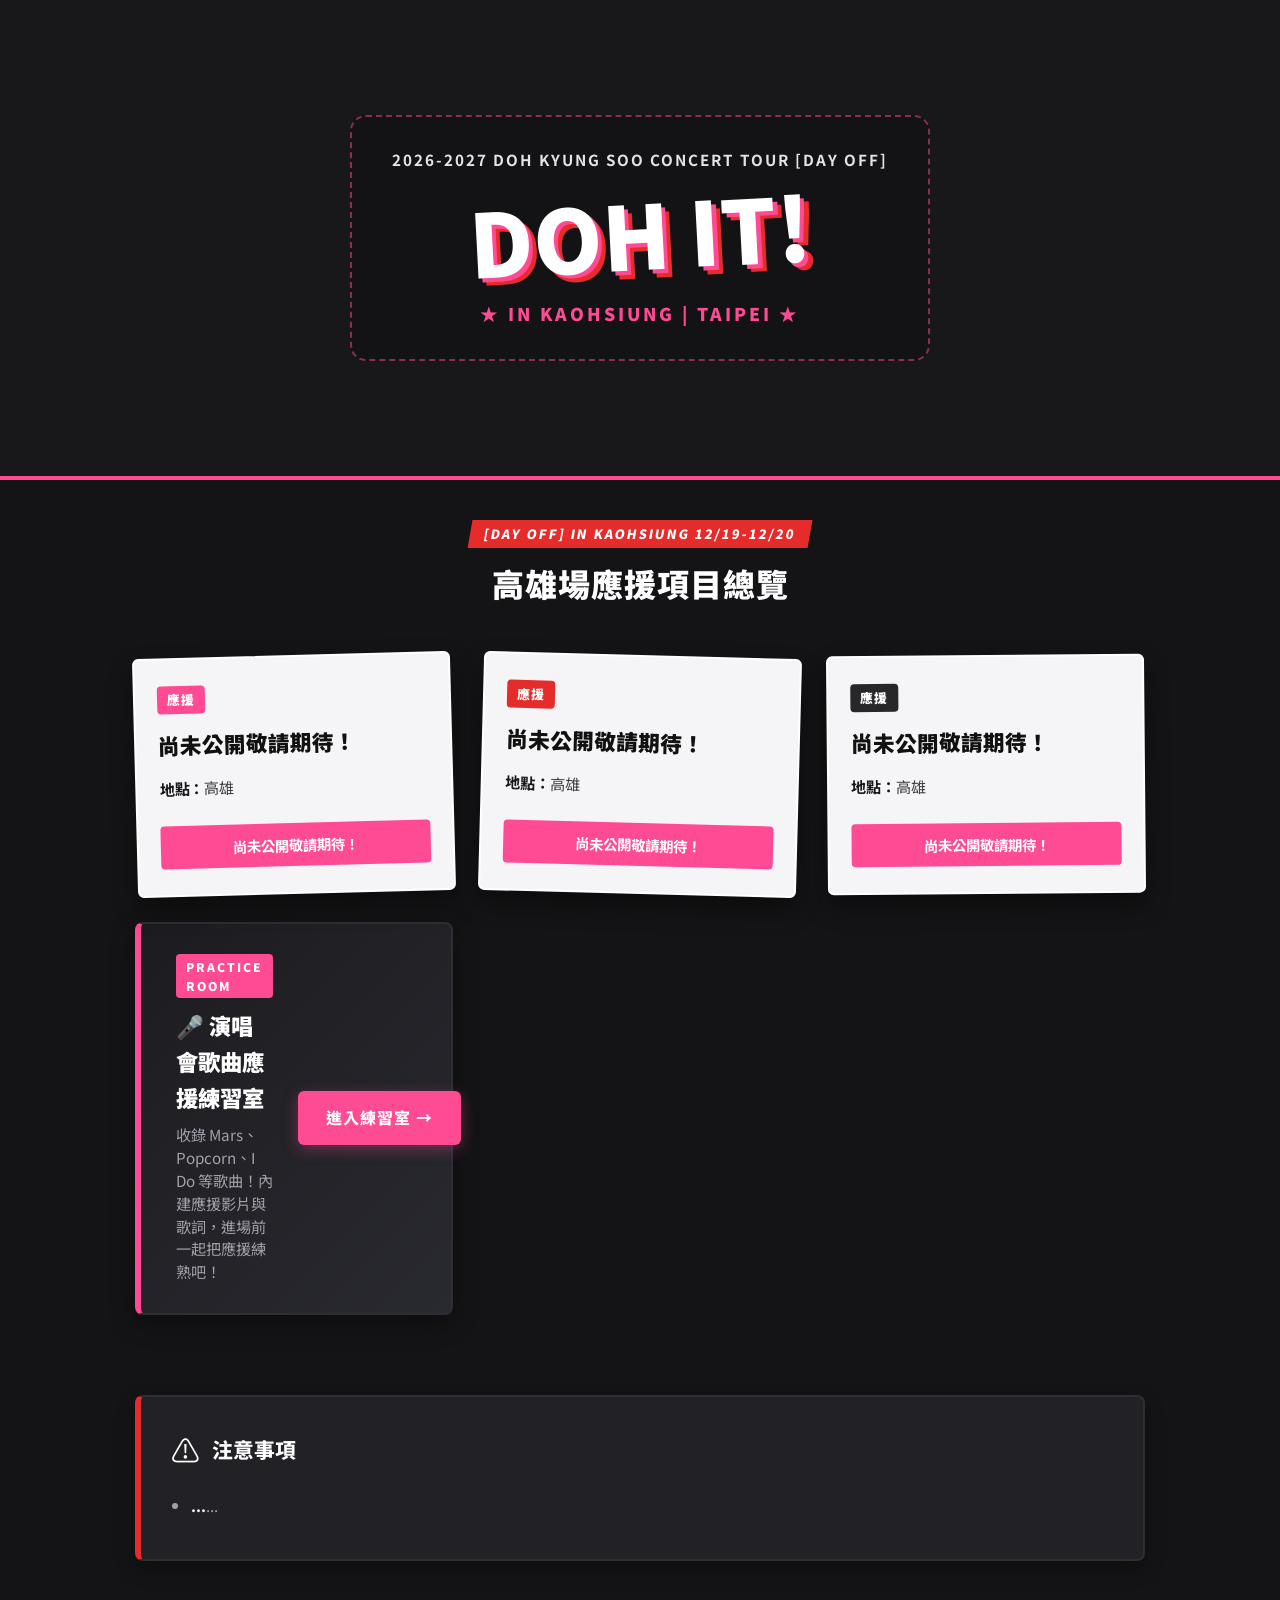
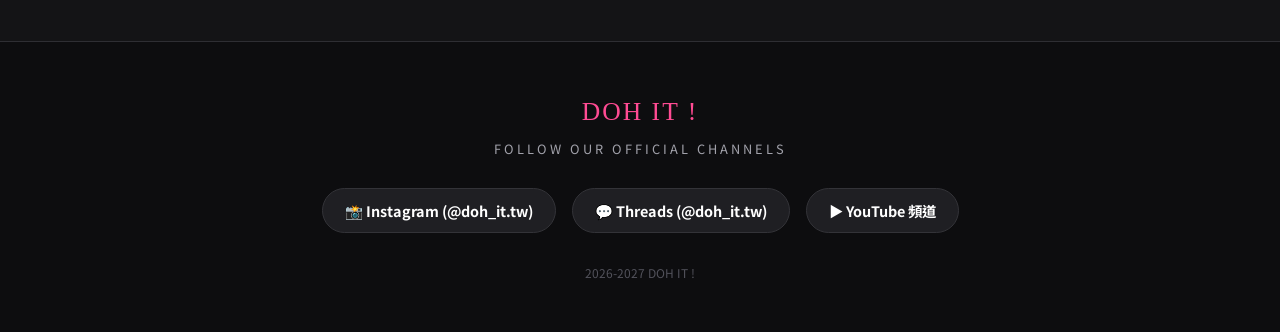
==== index.html @ 79b6d68e "web" ====
<!DOCTYPE html>
<html lang="zh-TW">
<head>
    <meta charset="UTF-8">
    <meta name="viewport" content="width=device-width, initial-scale=1.0">
    <title>2026-2027 DOH KYUNG SOO CONCERT TOUR [DAY OFF] 應援總整理</title>
    <!-- Google 字體：塗鴉手寫感英文與標準黑體 -->
    <link rel="preconnect" href="https://fonts.googleapis.com">
    <link rel="preconnect" href="https://fonts.gstatic.com" crossorigin>
    <link href="https://fonts.googleapis.com/css2?family=Permanent+Marker&family=Noto+Sans+TC:wght@400;700;900&display=swap" rel="stylesheet">
    <link rel="stylesheet" href="style.css">
</head>
<body>

    <!-- 主視覺橫幅 -->
    <header class="hero">
        <div class="hero-overlay">
            <h1 class="tour-sub">2026-2027 DOH KYUNG SOO CONCERT TOUR [DAY OFF]</h1>
            <div class="tour-main-title">DOH IT!</div>
            <p class="tour-location">★ IN KAOHSIUNG | TAIPEI ★</p>
        </div>
    </header>

    <!-- 應援內容總整理 -->
    <main class="container">
        
        <div class="section-title-box">
            <span class="badge-red">[DAY OFF] IN KAOHSIUNG 12/19-12/20
            </span>
            <h2>高雄場應援項目總覽</h2>
        </div>
        
        <div class="card-grid">
            <!-- 應援卡片 1 -->
            <div class="card card-rotate-left">
                <span class="card-tag tag-pink">應援</span>
                <h3>尚未公開敬請期待！</h3>
                <p><strong>地點：</strong>高雄</p>
                <a href="#notice" class="card-btn btn-pink">尚未公開敬請期待！</a>
            </div>

            <!-- 應援卡片 2 -->
            <div class="card card-rotate-right">
                <span class="card-tag tag-red">應援</span>
                 <h3>尚未公開敬請期待！</h3>
                <p><strong>地點：</strong>高雄</p>
                <a href="#notice" class="card-btn btn-pink">尚未公開敬請期待！</a>
            </div>

            <!-- 應援卡片 3 -->
            <div class="card card-rotate-center">
                <span class="card-tag tag-white">應援</span>
                <h3>尚未公開敬請期待！</h3>
                <p><strong>地點：</strong>高雄</p>
                <a href="#notice" class="card-btn btn-pink">尚未公開敬請期待！</a>
            </div>
            
         <!-- 滿版長方形：歌曲應援練習專區入口 -->
        <section class="cheer-banner-card">
            <div class="cheer-banner-content">
                <div class="cheer-banner-badge">PRACTICE ROOM</div>
                <h3>🎤 演唱會歌曲應援練習室</h3>
                <p>收錄 Mars、Popcorn、I Do 等歌曲！內建應援影片與歌詞，進場前一起把應援練熟吧！</p>
            </div>
            <a href="cheer.html" class="cheer-banner-btn">進入練習室 →</a>
        </section>

        </div>

        <!-- 注意事項 -->
        <section class="notice-card" id="notice">
            <div class="notice-header">
                <span class="notice-icon">⚠️</span>
                <h3>注意事項</h3>
            </div>
            <ul>
                <li><strong>...</strong>...</li>
            </ul>
        </section>

    </main>

    <!-- 頁尾社群連結 -->
    <footer>
        <p class="footer-title">DOH IT !</p>
        <p class="footer-sub">FOLLOW OUR OFFICIAL CHANNELS</p>
        
        <div class="social-links">
            <!-- Instagram -->
            <a href="https://www.instagram.com/doh_it.tw" target="_blank" rel="noopener noreferrer" class="social-btn btn-ig">
                📸 Instagram (@doh_it.tw)
            </a>
            
            <!-- Threads -->
            <a href="https://www.threads.net/@doh_it.tw" target="_blank" rel="noopener noreferrer" class="social-btn btn-threads">
                💬 Threads (@doh_it.tw)
            </a>
            
            <!-- YouTube -->
            <a href="https://youtube.com/channel/UCoHX_jn0b-IU7cwLN__FYsg" target="_blank" rel="noopener noreferrer" class="social-btn btn-yt">
                ▶️ YouTube 頻道
            </a>
        </div>
        
        <p class="copyright">2026-2027 DOH IT !</p>
    </footer>

</body>
</html>
---- style.css ----
/* ============================================================
   全局重設與調色盤 (深灰底 + 亮粉 + 亮紅剪貼風)
   ============================================================ */
:root {
    --bg-dark: #141416;         /* 極深灰背景 */
    --bg-card: #222226;         /* 卡片深灰底色 */
    --bg-card-light: #f5f5f7;   /* 亮白灰剪紙色 */
    --text-light: #ffffff;      /* 白色文字 */
    --text-muted: #a1a1aa;      /* 灰階文字 */
    --brand-pink: #ff4b93;      /* 剪貼亮粉色 */
    --brand-red: #e62b2b;       /* 亮紅色 */
    --border-dark: #2e2e33;
}

* {
    box-sizing: border-box;
    margin: 0;
    padding: 0;
    font-family: 'Noto Sans TC', sans-serif;
}

body {
    background-color: var(--bg-dark);
    color: var(--text-light);
    line-height: 1.6;
    overflow-x: hidden;
}

/* ============================================================
   首頁主視覺橫幅 (Hero Banner)
   ============================================================ */
.hero {
    background: #18181b url('DOH IT! DAY OFF-06.jpg') no-repeat center top;
    background-size: cover;
    min-height: 480px;
    display: flex;
    justify-content: center;
    align-items: center;
    text-align: center;
    position: relative;
    padding: 60px 20px;
    border-bottom: 4px solid var(--brand-pink);
}

.hero-overlay {
    background: rgba(18, 18, 20, 0.78);
    padding: 30px 40px;
    border-radius: 16px;
    border: 2px dashed rgba(255, 75, 147, 0.5);
    max-width: 800px;
    backdrop-filter: blur(4px);
}

.tour-sub {
    font-size: 0.95rem;
    font-weight: 700;
    letter-spacing: 2px;
    color: #e4e4e7;
    margin-bottom: 12px;
}

.tour-main-title {
    font-family: 'Permanent Marker', 'Noto Sans TC', cursive;
    font-size: clamp(3rem, 10vw, 5.5rem);
    font-weight: 900;
    color: #ffffff;
    text-shadow: 4px 4px 0px var(--brand-pink), 8px 8px 0px var(--brand-red);
    line-height: 1.1;
    transform: rotate(-3deg);
    margin: 10px 0 20px 0;
}

.tour-location {
    font-size: 1.1rem;
    font-weight: 900;
    letter-spacing: 3px;
    color: var(--brand-pink);
    text-transform: uppercase;
}

/* ============================================================
   內容容器與標題
   ============================================================ */
.container {
    max-width: 1050px;
    margin: 40px auto;
    padding: 0 20px;
}

.section-title-box {
    text-align: center;
    margin-bottom: 45px;
}

.badge-red {
    display: inline-block;
    background-color: var(--brand-red);
    color: #fff;
    font-size: 0.8rem;
    font-weight: 900;
    letter-spacing: 2px;
    padding: 4px 14px;
    transform: skew(-10deg);
    margin-bottom: 10px;
}

.section-title-box h2 {
    font-size: 2rem;
    font-weight: 900;
    color: #fff;
    letter-spacing: 1px;
}

/* ============================================================
   剪貼卡片排版 (Card Grid)
   ============================================================ */
.card-grid {
    display: grid;
    grid-template-columns: repeat(auto-fit, minmax(280px, 1fr));
    gap: 28px;
    margin-bottom: 40px;
}

.card {
    background: var(--bg-card-light);
    color: #18181b;
    border-radius: 6px;
    padding: 26px 22px;
    box-shadow: 0 12px 24px rgba(0, 0, 0, 0.4);
    display: flex;
    flex-direction: column;
    justify-content: space-between;
    position: relative;
    transition: transform 0.25s ease, box-shadow 0.25s ease;
    border: 2px solid #ffffff;
}

.card-rotate-left { transform: rotate(-1.5deg); }
.card-rotate-right { transform: rotate(1.5deg); }
.card-rotate-center { transform: rotate(-0.5deg); }

.card:hover {
    transform: translateY(-8px) scale(1.02);
    box-shadow: 0 18px 30px rgba(255, 75, 147, 0.25);
    z-index: 5;
}

.card-tag {
    align-self: flex-start;
    font-size: 0.8rem;
    font-weight: 900;
    padding: 4px 10px;
    border-radius: 4px;
    margin-bottom: 14px;
    letter-spacing: 1px;
}

.tag-pink { background-color: var(--brand-pink); color: #fff; }
.tag-red { background-color: var(--brand-red); color: #fff; }
.tag-white { background-color: #27272a; color: #fff; }

.card h3 {
    font-size: 1.35rem;
    font-weight: 900;
    margin-bottom: 14px;
    color: #111;
}

.card p {
    font-size: 0.95rem;
    color: #3f3f46;
    margin-bottom: 8px;
    line-height: 1.5;
}

.card strong {
    color: #18181b;
}

.card-btn {
    display: inline-block;
    text-align: center;
    padding: 10px 16px;
    border-radius: 4px;
    text-decoration: none;
    font-weight: 700;
    font-size: 0.9rem;
    margin-top: 18px;
    transition: opacity 0.2s;
}

.btn-pink { background: var(--brand-pink); color: #fff; }
.btn-red { background: var(--brand-red); color: #fff; }
.btn-dark { background: #18181b; color: #fff; }
.card-btn:hover { opacity: 0.9; }

/* ============================================================
   滿版長方形：歌曲應援練習入口橫幅
   ============================================================ */
.cheer-banner-card {
    background: linear-gradient(135deg, #1c1c20 0%, #292930 100%);
    border: 2px solid var(--border-dark);
    border-left: 6px solid var(--brand-pink);
    border-radius: 8px;
    padding: 30px 35px;
    margin-bottom: 40px;
    display: flex;
    justify-content: space-between;
    align-items: center;
    gap: 25px;
    box-shadow: 0 8px 24px rgba(0, 0, 0, 0.35);
    transition: transform 0.25s ease, border-color 0.25s ease;
}

.cheer-banner-card:hover {
    transform: translateY(-4px);
    border-color: var(--brand-pink);
}

.cheer-banner-badge {
    display: inline-block;
    background-color: var(--brand-pink);
    color: #ffffff;
    font-size: 0.75rem;
    font-weight: 900;
    letter-spacing: 2px;
    padding: 3px 10px;
    border-radius: 4px;
    margin-bottom: 10px;
}

.cheer-banner-content h3 {
    font-size: 1.4rem;
    font-weight: 900;
    color: #ffffff;
    margin-bottom: 8px;
}

.cheer-banner-content p {
    color: var(--text-muted);
    font-size: 0.95rem;
    line-height: 1.5;
}

.cheer-banner-btn {
    flex-shrink: 0;
    background-color: var(--brand-pink);
    color: #ffffff;
    text-decoration: none;
    font-size: 1rem;
    font-weight: 800;
    padding: 14px 28px;
    border-radius: 6px;
    letter-spacing: 1px;
    box-shadow: 0 4px 15px rgba(255, 75, 147, 0.35);
    transition: all 0.2s ease;
    white-space: nowrap;
}

.cheer-banner-btn:hover {
    background-color: #ff2a7e;
    transform: scale(1.05);
    box-shadow: 0 6px 20px rgba(255, 75, 147, 0.5);
}

/* ============================================================
   注意事項區塊 (Notice Section)
   ============================================================ */
.notice-card {
    background-color: var(--bg-card);
    border: 2px solid var(--border-dark);
    border-left: 6px solid var(--brand-red);
    border-radius: 8px;
    padding: 30px;
    box-shadow: 0 8px 20px rgba(0, 0, 0, 0.3);
}

.notice-header {
    display: flex;
    align-items: center;
    gap: 12px;
    margin-bottom: 20px;
}

.notice-icon {
    font-size: 1.8rem;
}

.notice-header h3 {
    font-size: 1.3rem;
    font-weight: 800;
    color: #fff;
}

.notice-card ul {
    padding-left: 20px;
}

.notice-card li {
    font-size: 0.95rem;
    color: var(--text-muted);
    margin-bottom: 12px;
    line-height: 1.6;
}

.notice-card li strong {
    color: #f4f4f5;
}

/* ============================================================
   頁尾社群專區 (Footer Social Buttons)
   ============================================================ */
footer {
    margin-top: 80px;
    background-color: #0d0d0f;
    border-top: 1px solid var(--border-dark);
    text-align: center;
    padding: 50px 20px;
}

.footer-title {
    font-family: 'Permanent Marker', cursive;
    font-size: 1.6rem;
    color: var(--brand-pink);
    letter-spacing: 2px;
    margin-bottom: 6px;
}

.footer-sub {
    font-size: 0.8rem;
    letter-spacing: 3px;
    color: var(--text-muted);
    margin-bottom: 28px;
}

.social-links {
    display: flex;
    justify-content: center;
    gap: 16px;
    flex-wrap: wrap;
    margin-bottom: 30px;
}

.social-btn {
    color: #ffffff;
    background-color: #1f1f23;
    text-decoration: none;
    padding: 10px 22px;
    border-radius: 30px;
    font-size: 0.9rem;
    font-weight: 700;
    border: 1px solid #333338;
    transition: all 0.25s ease;
    display: inline-flex;
    align-items: center;
}

.social-btn.btn-ig:hover {
    background: linear-gradient(45deg, #f09433 0%, #e6683c 25%, #dc2743 50%, #cc2366 75%, #bc1888 100%);
    border-color: transparent;
    transform: translateY(-3px);
    box-shadow: 0 6px 15px rgba(220, 39, 67, 0.4);
}

.social-btn.btn-threads:hover {
    background-color: #ffffff;
    color: #000000;
    border-color: #ffffff;
    transform: translateY(-3px);
    box-shadow: 0 6px 15px rgba(255, 255, 255, 0.25);
}

.social-btn.btn-yt:hover {
    background-color: #ff0000;
    border-color: #ff0000;
    transform: translateY(-3px);
    box-shadow: 0 6px 15px rgba(255, 0, 0, 0.4);
}

.copyright {
    font-size: 0.75rem;
    color: #52525b;
}

/* ============================================================
   歌曲應援練習頁專用樣式 (Cheer Practice Room Styles)
   ============================================================ */
.song-page-body {
    background-color: #121214;
    color: #ffffff;
}

.song-nav {
    display: flex;
    justify-content: space-between;
    align-items: center;
    padding: 18px 24px;
    background-color: #18181b;
    border-bottom: 1px solid #27272a;
}

.nav-back {
    color: var(--brand-pink);
    text-decoration: none;
    font-weight: 700;
    font-size: 0.95rem;
}

.nav-brand {
    font-size: 0.85rem;
    font-weight: 800;
    letter-spacing: 1px;
    color: var(--text-muted);
}

/* 歌曲切換列 */
.song-selector-bar {
    background-color: #18181b;
    border-bottom: 2px solid #27272a;
    position: sticky;
    top: 0;
    z-index: 100;
    padding: 12px 20px;
    box-shadow: 0 4px 15px rgba(0,0,0,0.5);
}

.selector-container {
    max-width: 820px;
    margin: 0 auto;
    display: flex;
    gap: 12px;
    overflow-x: auto;
    white-space: nowrap;
    padding-bottom: 4px;
    scrollbar-width: none;
}

.selector-container::-webkit-scrollbar {
    display: none;
}

.song-tab-btn {
    background-color: #222226;
    color: #d4d4d8;
    border: 1px solid #3f3f46;
    padding: 8px 20px;
    border-radius: 20px;
    font-size: 0.95rem;
    font-weight: 700;
    cursor: pointer;
    transition: all 0.2s ease;
    flex-shrink: 0;
}

.song-tab-btn:hover {
    background-color: #2f2f36;
    color: #fff;
}

.song-tab-btn.active {
    background-color: var(--brand-pink);
    border-color: var(--brand-pink);
    color: #ffffff;
    box-shadow: 0 0 12px rgba(255, 75, 147, 0.4);
    transform: scale(1.03);
}

.song-header {
    text-align: center;
    padding: 40px 20px 25px 20px;
}

.song-badge {
    background-color: var(--brand-pink);
    color: #fff;
    font-size: 0.75rem;
    font-weight: 900;
    letter-spacing: 2px;
    padding: 3px 12px;
    border-radius: 4px;
}

.song-title {
    font-family: 'Permanent Marker', cursive;
    font-size: 3rem;
    color: #ffffff;
    margin: 8px 0 4px 0;
    letter-spacing: 2px;
    text-shadow: 2px 2px 0px var(--brand-pink);
}

.song-artist {
    color: var(--text-muted);
    font-size: 1rem;
    letter-spacing: 1px;
}

.song-container {
    max-width: 820px;
    margin: 0 auto;
    padding: 0 20px 60px 20px;
}

.video-card {
    background: #18181b;
    border: 2px solid #27272a;
    border-radius: 12px;
    padding: 16px;
    margin-bottom: 25px;
}

.video-wrapper {
    position: relative;
    padding-bottom: 56.25%;
    height: 0;
    overflow: hidden;
    border-radius: 8px;
}

.video-wrapper iframe {
    position: absolute;
    top: 0;
    left: 0;
    width: 100%;
    height: 100%;
}

.video-tip {
    text-align: center;
    font-size: 0.85rem;
    color: var(--text-muted);
    margin-top: 10px;
}

.cheer-legend-bar {
    display: flex;
    justify-content: center;
    gap: 25px;
    background-color: #18181b;
    border: 1px solid #27272a;
    border-radius: 30px;
    padding: 12px 20px;
    margin-bottom: 30px;
    font-size: 0.9rem;
    flex-wrap: wrap;
}

.legend-item {
    display: flex;
    align-items: center;
    gap: 8px;
}

.dot {
    width: 10px;
    height: 10px;
    border-radius: 50%;
    display: inline-block;
}

.dot-white { background-color: #ffffff; }
.dot-pink { background-color: var(--brand-pink); box-shadow: 0 0 6px var(--brand-pink); }
.highlight-pink { color: var(--brand-pink); font-weight: 800; }

.lyrics-sheet {
    background-color: #18181b;
    border: 2px solid #27272a;
    border-radius: 12px;
    padding: 40px 24px;
    text-align: center;
    box-shadow: 0 8px 30px rgba(0, 0, 0, 0.5);
}

.verse {
    margin-bottom: 32px;
}

.verse p {
    font-size: 1.15rem;
    color: #e4e4e7;
    margin-bottom: 8px;
    line-height: 1.8;
}

.verse .chant {
    display: inline-block;
    color: var(--brand-pink);
    font-weight: 900;
    font-size: 1.25rem;
    margin-left: 6px;
    text-shadow: 0 0 12px rgba(255, 75, 147, 0.4);
}

.song-footer {
    text-align: center;
    padding: 40px 20px;
    border-top: 1px solid #27272a;
    background-color: #0d0d0f;
}

.footer-back-btn {
    display: inline-block;
    background-color: #27272a;
    color: #ffffff;
    text-decoration: none;
    padding: 12px 28px;
    border-radius: 30px;
    font-weight: 700;
    margin-bottom: 20px;
    transition: all 0.2s;
    border: 1px solid #3f3f46;
}

.footer-back-btn:hover {
    background-color: var(--brand-pink);
    border-color: var(--brand-pink);
    transform: translateY(-2px);
}

/* ============================================================
   手機版響應式微調 (Responsive)
   ============================================================ */
@media (max-width: 768px) {
    .cheer-banner-card {
        flex-direction: column;
        align-items: flex-start;
        padding: 24px 20px;
    }

    .cheer-banner-btn {
        width: 100%;
        text-align: center;
        margin-top: 10px;
    }

    .song-title {
        font-size: 2.2rem;
    }

    .verse p {
        font-size: 1rem;
    }

    .verse .chant {
        font-size: 1.1rem;
    }
}
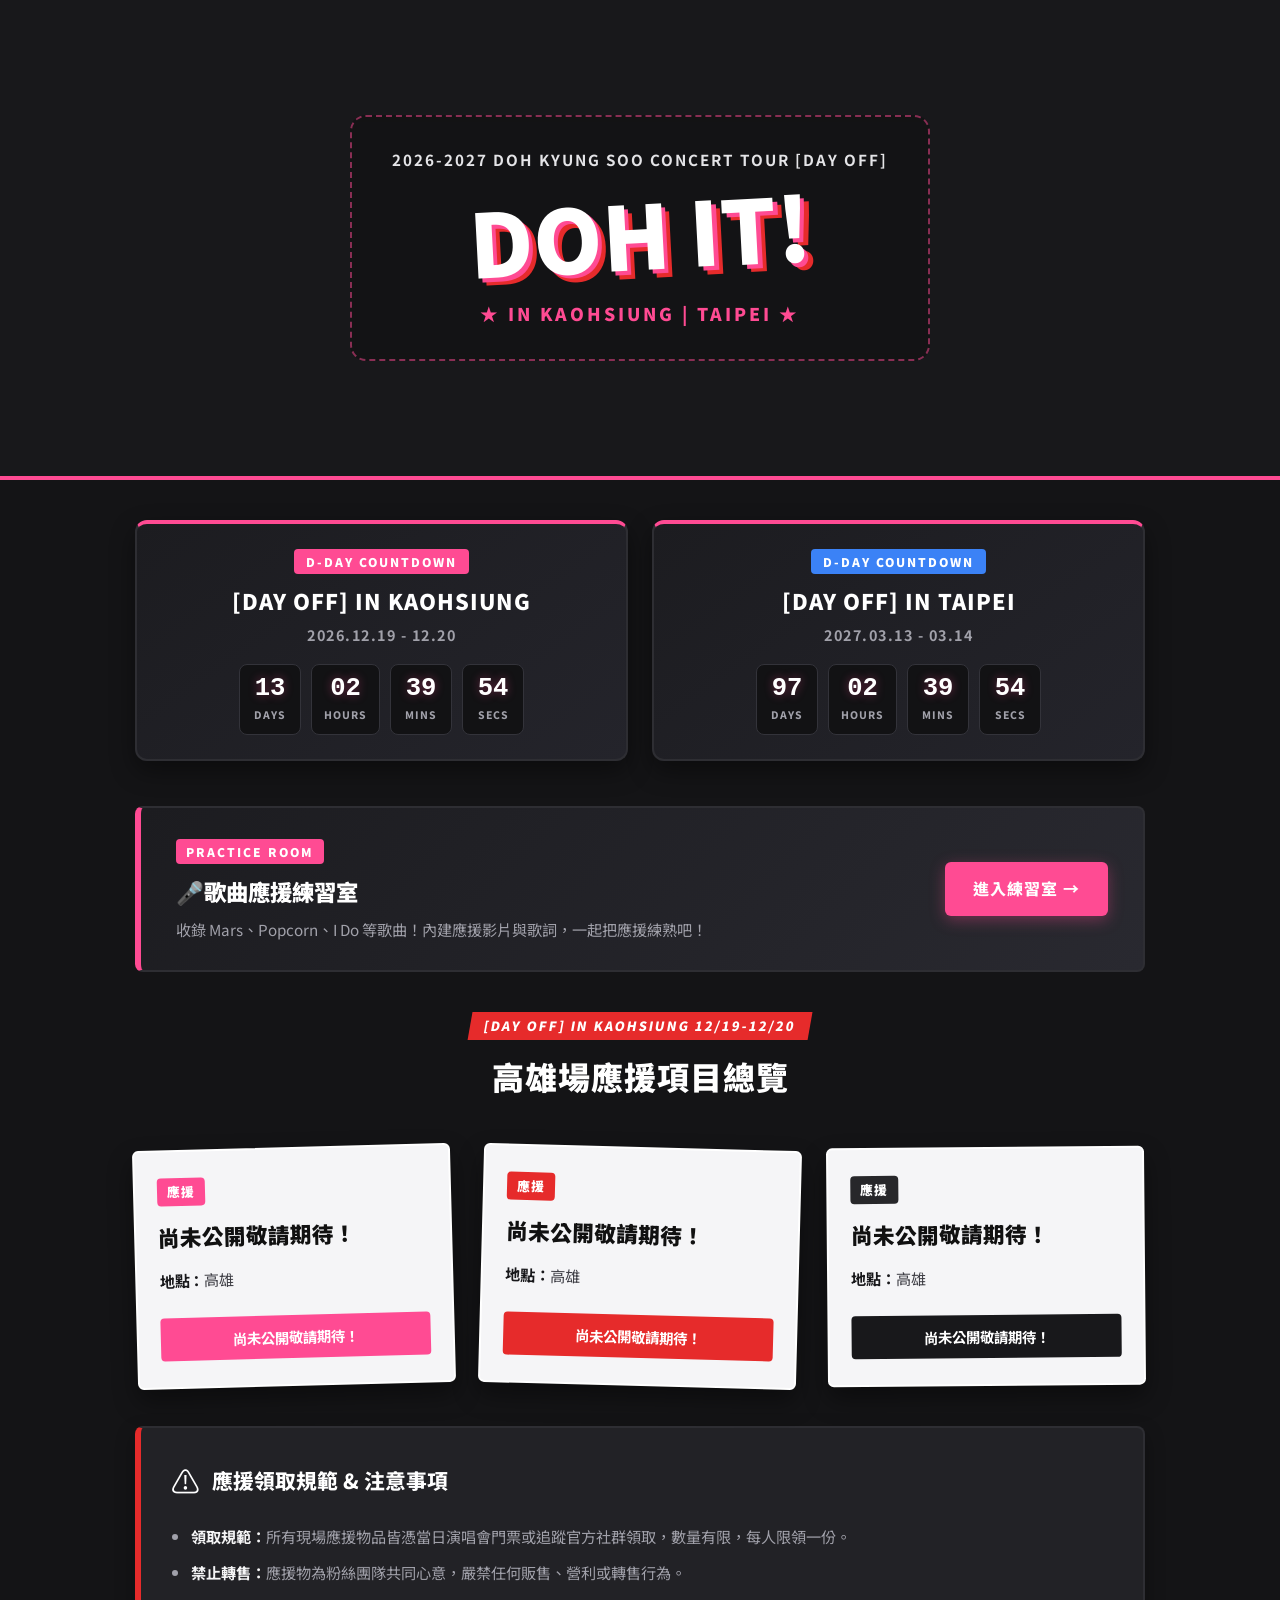
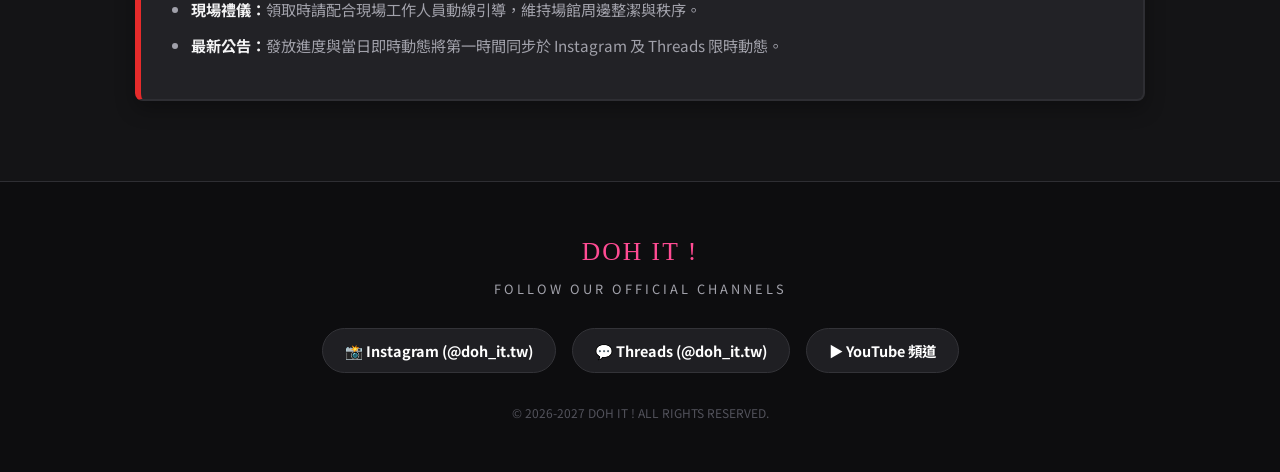
==== commit bac92f75: "web" ====
--- a/index.html
+++ b/index.html
@@ -24,14 +24,51 @@
     <!-- 應援內容總整理 -->
     <main class="container">
         
+        <!-- 巡演雙場次倒數計時器 -->
+        <section class="countdown-section">
+            <div class="countdown-card">
+                <div class="countdown-badge">D-DAY COUNTDOWN</div>
+                <h3 class="countdown-title">[DAY OFF] IN KAOHSIUNG</h3>
+                <p class="countdown-date">2026.12.19 - 12.20</p>
+                <div class="countdown-timer" id="timer-kaohsiung">
+                    <div class="time-box"><span class="num" id="kh-days">00</span><span class="label">DAYS</span></div>
+                    <div class="time-box"><span class="num" id="kh-hours">00</span><span class="label">HOURS</span></div>
+                    <div class="time-box"><span class="num" id="kh-mins">00</span><span class="label">MINS</span></div>
+                    <div class="time-box"><span class="num" id="kh-secs">00</span><span class="label">SECS</span></div>
+                </div>
+            </div>
+
+            <div class="countdown-card">
+                <div class="countdown-badge badge-blue">D-DAY COUNTDOWN</div>
+                <h3 class="countdown-title">[DAY OFF] IN TAIPEI</h3>
+                <p class="countdown-date">2027.03.13 - 03.14</p>
+                <div class="countdown-timer" id="timer-taipei">
+                    <div class="time-box"><span class="num" id="tp-days">00</span><span class="label">DAYS</span></div>
+                    <div class="time-box"><span class="num" id="tp-hours">00</span><span class="label">HOURS</span></div>
+                    <div class="time-box"><span class="num" id="tp-mins">00</span><span class="label">MINS</span></div>
+                    <div class="time-box"><span class="num" id="tp-secs">00</span><span class="label">SECS</span></div>
+                </div>
+            </div>
+        </section>
+
+        <!-- 練習室滿版橫幅 -->
+        <section class="cheer-banner-card">
+            <div class="cheer-banner-content">
+                <div class="cheer-banner-badge">PRACTICE ROOM</div>
+                <h3>🎤歌曲應援練習室</h3>
+                <p>收錄 Mars、Popcorn、I Do 等歌曲！內建應援影片與歌詞，一起把應援練熟吧！</p>
+            </div>
+            <a href="cheer.html" class="cheer-banner-btn">進入練習室 →</a>
+        </section>
+        
+        <!-- 高雄場應援區塊 -->
         <div class="section-title-box">
-            <span class="badge-red">[DAY OFF] IN KAOHSIUNG 12/19-12/20
-            </span>
+            <span class="badge-red">[DAY OFF] IN KAOHSIUNG 12/19-12/20</span>
             <h2>高雄場應援項目總覽</h2>
         </div>
         
+        <!-- 應援卡片網格 -->
         <div class="card-grid">
-            <!-- 應援卡片 1 -->
             <div class="card card-rotate-left">
                 <span class="card-tag tag-pink">應援</span>
                 <h3>尚未公開敬請期待！</h3>
@@ -39,42 +76,32 @@
                 <a href="#notice" class="card-btn btn-pink">尚未公開敬請期待！</a>
             </div>
 
-            <!-- 應援卡片 2 -->
             <div class="card card-rotate-right">
                 <span class="card-tag tag-red">應援</span>
-                 <h3>尚未公開敬請期待！</h3>
+                <h3>尚未公開敬請期待！</h3>
                 <p><strong>地點：</strong>高雄</p>
-                <a href="#notice" class="card-btn btn-pink">尚未公開敬請期待！</a>
+                <a href="#notice" class="card-btn btn-red">尚未公開敬請期待！</a>
             </div>
 
-            <!-- 應援卡片 3 -->
             <div class="card card-rotate-center">
                 <span class="card-tag tag-white">應援</span>
                 <h3>尚未公開敬請期待！</h3>
                 <p><strong>地點：</strong>高雄</p>
-                <a href="#notice" class="card-btn btn-pink">尚未公開敬請期待！</a>
+                <a href="#notice" class="card-btn btn-dark">尚未公開敬請期待！</a>
             </div>
-            
-         <!-- 滿版長方形：歌曲應援練習專區入口 -->
-        <section class="cheer-banner-card">
-            <div class="cheer-banner-content">
-                <div class="cheer-banner-badge">PRACTICE ROOM</div>
-                <h3>🎤 演唱會歌曲應援練習室</h3>
-                <p>收錄 Mars、Popcorn、I Do 等歌曲！內建應援影片與歌詞，進場前一起把應援練熟吧！</p>
-            </div>
-            <a href="cheer.html" class="cheer-banner-btn">進入練習室 →</a>
-        </section>
-
         </div>
 
-        <!-- 注意事項 -->
+        <!-- 注意事項規範 -->
         <section class="notice-card" id="notice">
             <div class="notice-header">
                 <span class="notice-icon">⚠️</span>
-                <h3>注意事項</h3>
+                <h3>應援領取規範 & 注意事項</h3>
             </div>
             <ul>
-                <li><strong>...</strong>...</li>
+                <li><strong>領取規範：</strong>所有現場應援物品皆憑當日演唱會門票或追蹤官方社群領取，數量有限，每人限領一份。</li>
+                <li><strong>禁止轉售：</strong>應援物為粉絲團隊共同心意，嚴禁任何販售、營利或轉售行為。</li>
+                <li><strong>現場禮儀：</strong>領取時請配合現場工作人員動線引導，維持場館周邊整潔與秩序。</li>
+                <li><strong>最新公告：</strong>發放進度與當日即時動態將第一時間同步於 Instagram 及 Threads 限時動態。</li>
             </ul>
         </section>
 
@@ -102,8 +129,47 @@
             </a>
         </div>
         
-        <p class="copyright">2026-2027 DOH IT !</p>
+        <p class="copyright">© 2026-2027 DOH IT ! ALL RIGHTS RESERVED.</p>
     </footer>
 
+    <!-- 倒數計時即時計算腳本 -->
+    <script>
+        function updateCountdowns() {
+            const now = new Date().getTime();
+
+            // 設定高雄場 (2026/12/19 18:00) 與台北場 (2027/03/13 18:00) 目標時間
+            const kaohsiungTarget = new Date('2026-12-19T18:00:00+08:00').getTime();
+            const taipeiTarget = new Date('2027-03-13T18:00:00+08:00').getTime();
+
+            function calculate(target, prefix) {
+                const diff = target - now;
+
+                if (diff <= 0) {
+                    document.getElementById(prefix + '-days').textContent = '00';
+                    document.getElementById(prefix + '-hours').textContent = '00';
+                    document.getElementById(prefix + '-mins').textContent = '00';
+                    document.getElementById(prefix + '-secs').textContent = '00';
+                    return;
+                }
+
+                const days = Math.floor(diff / (1000 * 60 * 60 * 24));
+                const hours = Math.floor((diff % (1000 * 60 * 60 * 24)) / (1000 * 60 * 60));
+                const mins = Math.floor((diff % (1000 * 60 * 60)) / (1000 * 60));
+                const secs = Math.floor((diff % (1000 * 60)) / 1000);
+
+                document.getElementById(prefix + '-days').textContent = String(days).padStart(2, '0');
+                document.getElementById(prefix + '-hours').textContent = String(hours).padStart(2, '0');
+                document.getElementById(prefix + '-mins').textContent = String(mins).padStart(2, '0');
+                document.getElementById(prefix + '-secs').textContent = String(secs).padStart(2, '0');
+            }
+
+            calculate(kaohsiungTarget, 'kh');
+            calculate(taipeiTarget, 'tp');
+        }
+
+        // 每秒即時更新
+        setInterval(updateCountdowns, 1000);
+        updateCountdowns();
+    </script>
 </body>
 </html>
--- a/style.css
+++ b/style.css
@@ -112,6 +112,98 @@
 }
 
 /* ============================================================
+   雙場次巡演倒數計時器 (Dual Tour Countdown)
+   ============================================================ */
+.countdown-section {
+    display: grid;
+    grid-template-columns: repeat(auto-fit, minmax(300px, 1fr));
+    gap: 24px;
+    margin-bottom: 45px;
+}
+
+.countdown-card {
+    background: linear-gradient(145deg, #1c1c20 0%, #24242b 100%);
+    border: 2px solid var(--border-dark);
+    border-top: 4px solid var(--brand-pink);
+    border-radius: 12px;
+    padding: 24px 20px;
+    text-align: center;
+    box-shadow: 0 10px 25px rgba(0, 0, 0, 0.4);
+    transition: transform 0.25s ease;
+}
+
+.countdown-card:hover {
+    transform: translateY(-4px);
+    border-color: var(--brand-pink);
+}
+
+.countdown-badge {
+    display: inline-block;
+    background-color: var(--brand-pink);
+    color: #fff;
+    font-size: 0.75rem;
+    font-weight: 900;
+    letter-spacing: 2px;
+    padding: 3px 12px;
+    border-radius: 4px;
+    margin-bottom: 10px;
+}
+
+.countdown-badge.badge-blue {
+    background-color: #3b82f6;
+}
+
+.countdown-title {
+    font-size: 1.35rem;
+    font-weight: 900;
+    color: #ffffff;
+    letter-spacing: 1px;
+    margin-bottom: 4px;
+}
+
+.countdown-date {
+    font-size: 0.9rem;
+    color: var(--text-muted);
+    font-weight: 700;
+    letter-spacing: 1.5px;
+    margin-bottom: 18px;
+}
+
+.countdown-timer {
+    display: flex;
+    justify-content: center;
+    gap: 10px;
+}
+
+.time-box {
+    background-color: #121214;
+    border: 1px solid #33333a;
+    border-radius: 8px;
+    padding: 10px 12px;
+    min-width: 62px;
+    display: flex;
+    flex-direction: column;
+    align-items: center;
+}
+
+.time-box .num {
+    font-family: 'Permanent Marker', monospace, sans-serif;
+    font-size: 1.6rem;
+    font-weight: 900;
+    color: #ffffff;
+    line-height: 1.1;
+    text-shadow: 0 0 10px rgba(255, 75, 147, 0.4);
+}
+
+.time-box .label {
+    font-size: 0.65rem;
+    font-weight: 800;
+    color: var(--text-muted);
+    letter-spacing: 1px;
+    margin-top: 4px;
+}
+
+/* ============================================================
    剪貼卡片排版 (Card Grid)
    ============================================================ */
 .card-grid {
@@ -198,6 +290,7 @@
    滿版長方形：歌曲應援練習入口橫幅
    ============================================================ */
 .cheer-banner-card {
+    width: 100%;
     background: linear-gradient(135deg, #1c1c20 0%, #292930 100%);
     border: 2px solid var(--border-dark);
     border-left: 6px solid var(--brand-pink);
@@ -208,8 +301,7 @@
     justify-content: space-between;
     align-items: center;
     gap: 25px;
-    box-shadow: 0 8px 24px rgba(0, 0, 0, 0.35);
-    transition: transform 0.25s ease, border-color 0.25s ease;
+    box-sizing: border-box;
 }
 
 .cheer-banner-card:hover {
@@ -621,6 +713,15 @@
    手機版響應式微調 (Responsive)
    ============================================================ */
 @media (max-width: 768px) {
+    .hero {
+        min-height: 380px;
+        padding: 40px 16px;
+    }
+
+    .hero-overlay {
+        padding: 20px;
+    }
+
     .cheer-banner-card {
         flex-direction: column;
         align-items: flex-start;
@@ -633,6 +734,20 @@
         margin-top: 10px;
     }
 
+    .countdown-section {
+        grid-template-columns: 1fr;
+        gap: 16px;
+    }
+
+    .time-box {
+        min-width: 52px;
+        padding: 8px 10px;
+    }
+
+    .time-box .num {
+        font-size: 1.3rem;
+    }
+
     .song-title {
         font-size: 2.2rem;
     }
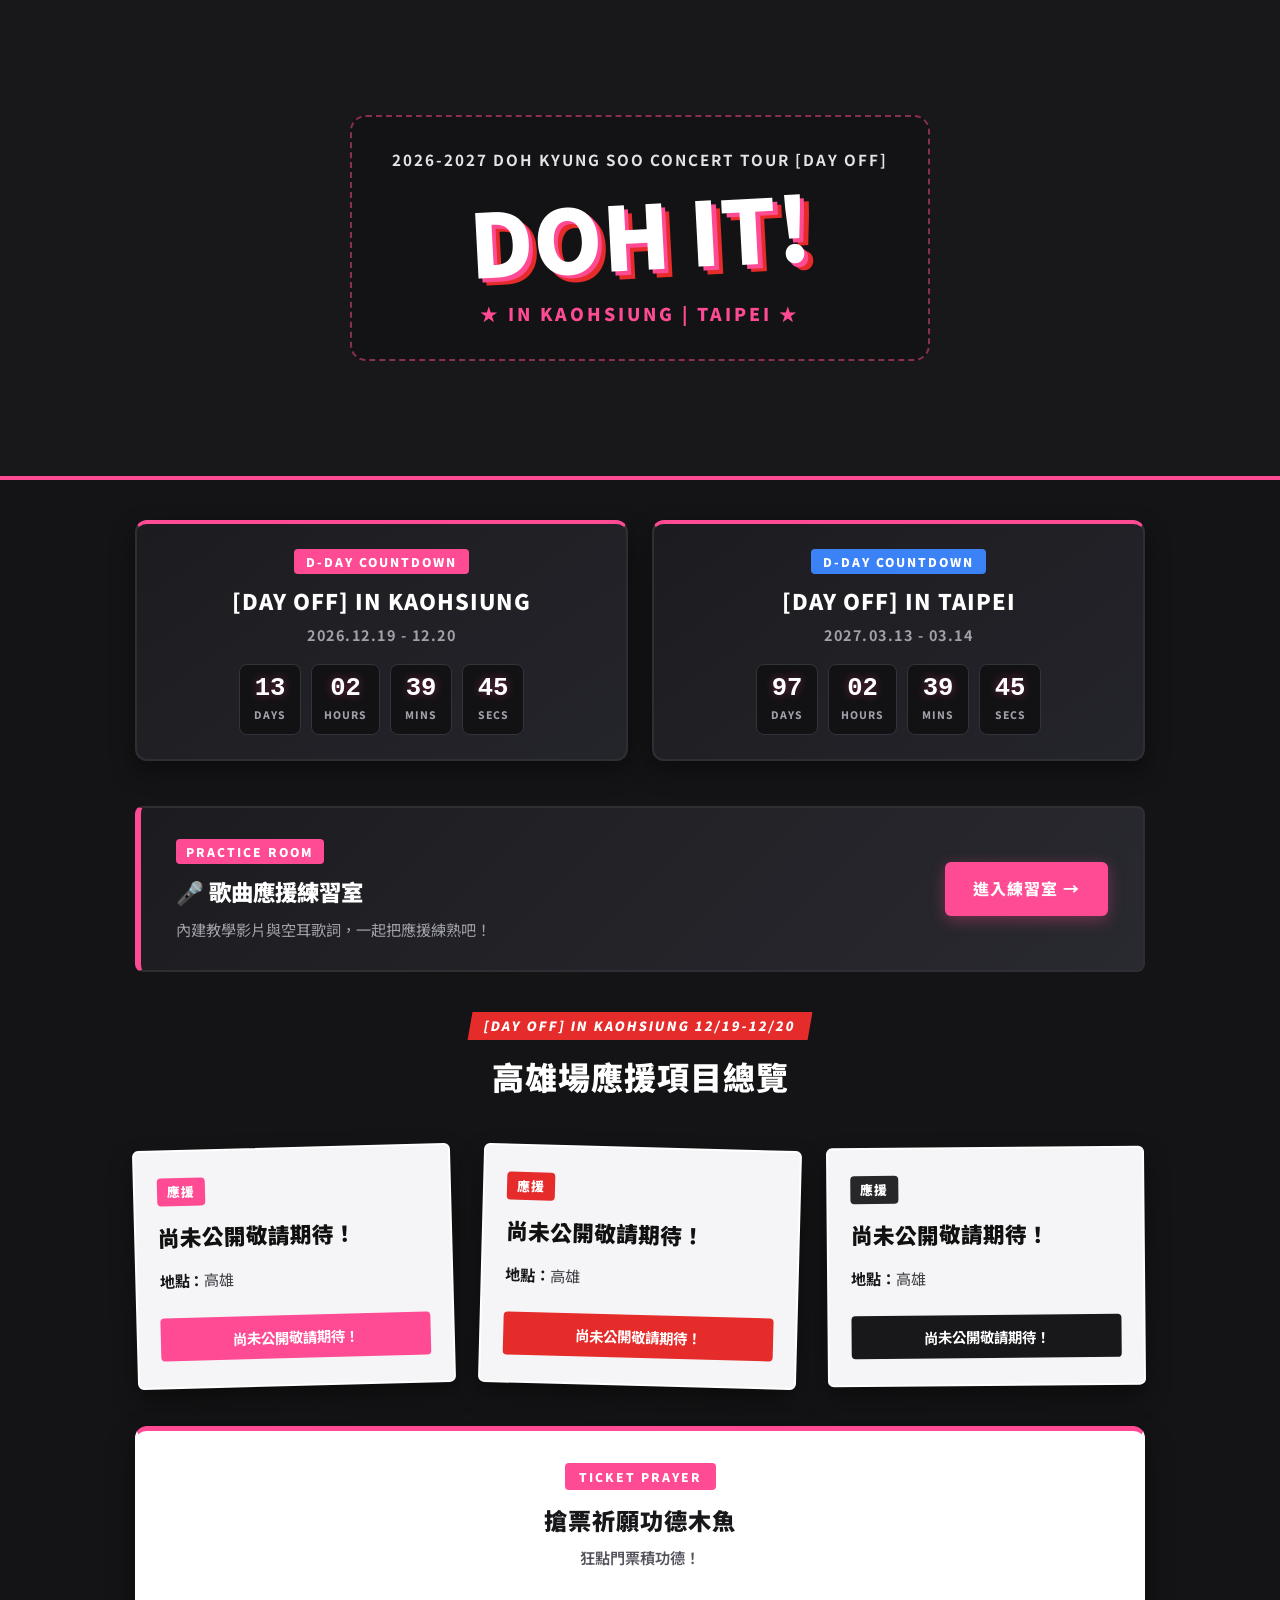
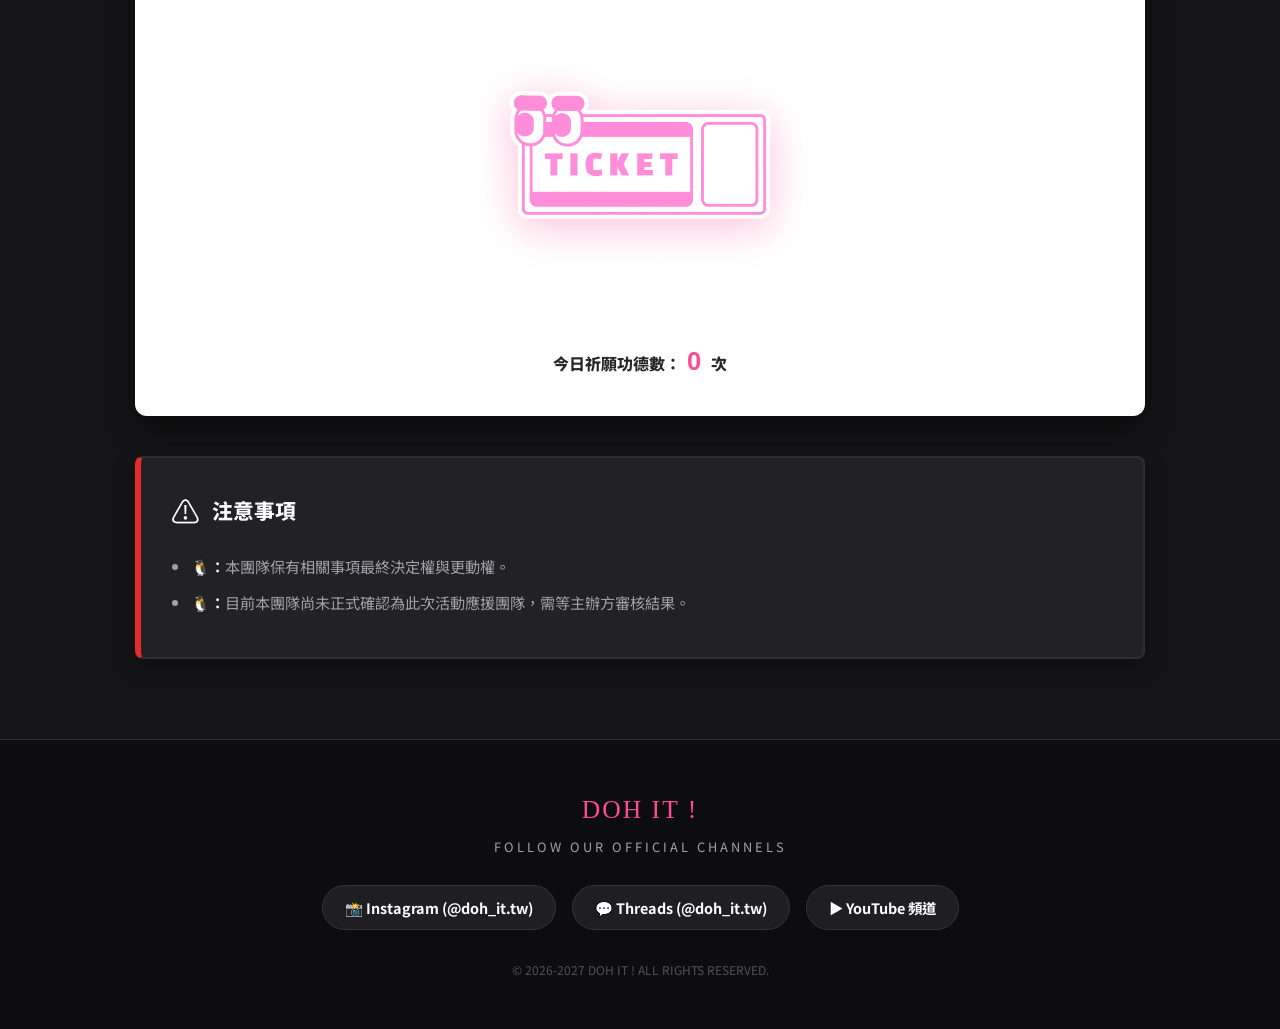
==== commit 31ebc853: "web" ====
--- a/index.html
+++ b/index.html
@@ -2,8 +2,17 @@
 <html lang="zh-TW">
 <head>
     <meta charset="UTF-8">
-    <meta name="viewport" content="width=device-width, initial-scale=1.0">
-    <title>2026-2027 DOH KYUNG SOO CONCERT TOUR [DAY OFF] 應援總整理</title>
+    <meta name="viewport" content="width=device-width, initial-scale=1.0, maximum-scale=5.0">
+    <title>2026-2027 DOH KYUNG SOO CONCERT TOUR [DAY OFF] 應援總整理 | DOH IT !</title>
+    
+    <!-- SEO 與社群分享 (Open Graph / Twitter Card) -->
+    <meta name="description" content="2026-2027 都敬秀巡迴演唱會 [DAY OFF] 高雄場與台北場應援項目總整理、歌曲應援練習室及搶票祈願敲敲樂！">
+    <meta property="og:title" content="2026-2027 DOH KYUNG SOO CONCERT TOUR [DAY OFF] 應援總整理">
+    <meta property="og:description" content="DOH IT ! TAIWAN 應援總整理：巡演雙場次倒數、歌曲應援練習室、現場應援進度與規範。">
+    <meta property="og:type" content="website">
+    <meta property="og:image" content="DOH IT! DAY OFF-06.jpg">
+    <meta name="theme-color" content="#141416">
+
     <!-- Google 字體：塗鴉手寫感英文與標準黑體 -->
     <link rel="preconnect" href="https://fonts.googleapis.com">
     <link rel="preconnect" href="https://fonts.gstatic.com" crossorigin>
@@ -21,7 +30,7 @@
         </div>
     </header>
 
-    <!-- 應援內容總整理 -->
+    <!-- 應援內容總整理主容器 -->
     <main class="container">
         
         <!-- 巡演雙場次倒數計時器 -->
@@ -51,12 +60,12 @@
             </div>
         </section>
 
-        <!-- 練習室滿版橫幅 -->
+        <!-- 歌曲應援練習室滿版橫幅 -->
         <section class="cheer-banner-card">
             <div class="cheer-banner-content">
                 <div class="cheer-banner-badge">PRACTICE ROOM</div>
-                <h3>🎤歌曲應援練習室</h3>
-                <p>收錄 Mars、Popcorn、I Do 等歌曲！內建應援影片與歌詞，一起把應援練熟吧！</p>
+                <h3>🎤 歌曲應援練習室</h3>
+                <p>內建教學影片與空耳歌詞，一起把應援練熟吧！</p>
             </div>
             <a href="cheer.html" class="cheer-banner-btn">進入練習室 →</a>
         </section>
@@ -91,17 +100,33 @@
             </div>
         </div>
 
+        <!-- 搶票祈願功德木魚/票券區塊 -->
+        <section class="muyu-section">
+            <div class="muyu-card">
+                <div class="muyu-badge">TICKET PRAYER</div>
+                <h3 class="muyu-title">搶票祈願功德木魚</h3>
+                <p class="muyu-desc">狂點門票積功德！</p>
+                
+                <!-- 票券互動本體 -->
+                <div class="muyu-wrapper" onclick="knockMuyu(event)">
+                    <img src="ticket.webp" alt="搶票木魚票券" id="muyu-img" class="muyu-image" onerror="this.src='data:image/svg+xml;utf8,<svg xmlns=\'http://www.w3.org/2000/svg\' viewBox=\'0 0 100 100\'><text y=\'75\' font-size=\'80\'>🎟️</text></svg>'">
+                </div>
+
+                <div class="muyu-counter">
+                    今日祈願功德數：<span id="muyu-count">0</span> 次
+                </div>
+            </div>
+        </section>
+
         <!-- 注意事項規範 -->
         <section class="notice-card" id="notice">
             <div class="notice-header">
                 <span class="notice-icon">⚠️</span>
-                <h3>應援領取規範 & 注意事項</h3>
+                <h3>注意事項</h3>
             </div>
             <ul>
-                <li><strong>領取規範：</strong>所有現場應援物品皆憑當日演唱會門票或追蹤官方社群領取，數量有限，每人限領一份。</li>
-                <li><strong>禁止轉售：</strong>應援物為粉絲團隊共同心意，嚴禁任何販售、營利或轉售行為。</li>
-                <li><strong>現場禮儀：</strong>領取時請配合現場工作人員動線引導，維持場館周邊整潔與秩序。</li>
-                <li><strong>最新公告：</strong>發放進度與當日即時動態將第一時間同步於 Instagram 及 Threads 限時動態。</li>
+                <li><strong>🐧：</strong>本團隊保有相關事項最終決定權與更動權。</li>
+                <li><strong>🐧：</strong>目前本團隊尚未正式確認為此次活動應援團隊，需等主辦方審核結果。</li>
             </ul>
         </section>
 
@@ -132,8 +157,11 @@
         <p class="copyright">© 2026-2027 DOH IT ! ALL RIGHTS RESERVED.</p>
     </footer>
 
-    <!-- 倒數計時即時計算腳本 -->
+    <!-- 互動腳本：雙場次即時倒數 + 功德木魚點擊特效 -->
     <script>
+        // ==========================================
+        // 1. 巡演雙場次動態倒數計時器
+        // ==========================================
         function updateCountdowns() {
             const now = new Date().getTime();
 
@@ -167,9 +195,58 @@
             calculate(taipeiTarget, 'tp');
         }
 
-        // 每秒即時更新
         setInterval(updateCountdowns, 1000);
         updateCountdowns();
+
+        // ==========================================
+        // 2. 搶票祈願木魚/票券點擊互動邏輯 (含本地儲存與隨機吉祥話)
+        // ==========================================
+        let muyuCount = parseInt(localStorage.getItem('dohit_muyu_count') || '0', 10);
+        document.getElementById('muyu-count').textContent = muyuCount;
+
+        const wishTexts = [
+            '座位 +1',
+            '前排 +1',
+            '搶票必中',
+            '手速 +1',
+            '一發入魂',
+        ];
+
+        function knockMuyu(e) {
+            // 累加並保存功德數
+            muyuCount++;
+            document.getElementById('muyu-count').textContent = muyuCount;
+            localStorage.setItem('dohit_muyu_count', muyuCount);
+
+            // 敲擊圖片縮放動效
+            const img = document.getElementById('muyu-img');
+            img.classList.remove('knocked');
+            void img.offsetWidth; // 強制重繪觸發動畫
+            img.classList.add('knocked');
+
+            // 建立隨機浮動祈願字樣
+            const floatText = document.createElement('div');
+            floatText.className = 'muyu-floating-text';
+            const randomWish = wishTexts[Math.floor(Math.random() * wishTexts.length)];
+            floatText.textContent = randomWish;
+
+            const wrapper = e.currentTarget;
+            const rect = wrapper.getBoundingClientRect();
+            
+            // 計算點擊或隨機飄散位置
+            const x = (e.clientX ? e.clientX - rect.left : rect.width / 2) + (Math.random() * 40 - 20);
+            const y = (e.clientY ? e.clientY - rect.top : rect.height / 2) - 10;
+
+            floatText.style.left = `${x}px`;
+            floatText.style.top = `${y}px`;
+
+            wrapper.appendChild(floatText);
+
+            // 850ms 動畫完成後移除 DOM 節點
+            setTimeout(() => {
+                floatText.remove();
+            }, 850);
+        }
     </script>
 </body>
 </html>
--- a/style.css
+++ b/style.css
@@ -759,4 +759,129 @@
     .verse .chant {
         font-size: 1.1rem;
     }
+}
+/* ============================================================
+   搶票木魚/票券祈願區塊 (放大版 + 白底質感 + Q彈敲擊動效)
+   ============================================================ */
+.muyu-section {
+    margin-bottom: 40px;
+}
+
+.muyu-card {
+    background: #ffffff;
+    border: 2px solid #ffffff;
+    border-top: 5px solid var(--brand-pink, #ff4b93);
+    border-radius: 12px;
+    padding: 32px 20px;
+    text-align: center;
+    box-shadow: 0 12px 28px rgba(0, 0, 0, 0.45);
+}
+
+.muyu-badge {
+    display: inline-block;
+    background-color: var(--brand-pink, #ff4b93);
+    color: #ffffff;
+    font-size: 0.75rem;
+    font-weight: 900;
+    letter-spacing: 2px;
+    padding: 4px 14px;
+    border-radius: 4px;
+    margin-bottom: 12px;
+}
+
+.muyu-title {
+    font-size: 1.45rem;
+    font-weight: 900;
+    color: #18181b;
+    margin-bottom: 6px;
+    letter-spacing: 1px;
+}
+
+.muyu-desc {
+    color: #52525b;
+    font-size: 0.95rem;
+    font-weight: 600;
+    margin-bottom: 15px;
+}
+
+.muyu-wrapper {
+    position: relative;
+    display: inline-block;
+    cursor: pointer;
+    user-select: none;
+    -webkit-user-select: none;
+    touch-action: manipulation;
+    padding: 10px 20px;
+}
+
+/* 圖片尺寸放大至 320px */
+.muyu-image {
+    width: 320px;
+    max-width: 90vw;
+    height: auto;
+    object-fit: contain;
+    transform-origin: center center;
+    filter: drop-shadow(0 8px 20px rgba(255, 75, 147, 0.35));
+    transition: transform 0.05s ease;
+}
+
+/* 點擊瞬間的 Q 彈回彈動效 */
+.muyu-image.knocked {
+    animation: muyuSquishBounce 0.28s cubic-bezier(0.175, 0.885, 0.32, 1.4) forwards;
+}
+
+@keyframes muyuSquishBounce {
+    0% {
+        transform: scale(1);
+    }
+    30% {
+        transform: scale(0.85) rotate(-3deg);
+    }
+    65% {
+        transform: scale(1.06) rotate(1.5deg);
+    }
+    100% {
+        transform: scale(1) rotate(0deg);
+    }
+}
+
+.muyu-counter {
+    margin-top: 10px;
+    font-size: 1rem;
+    color: #27272a;
+    font-weight: 800;
+}
+
+.muyu-counter span {
+    color: var(--brand-pink, #ff4b93);
+    font-family: 'Permanent Marker', sans-serif;
+    font-size: 1.6rem;
+    padding: 0 6px;
+}
+
+/* 浮動祈願文字與飄散動畫 */
+.muyu-floating-text {
+    position: absolute;
+    color: var(--brand-pink, #ff4b93);
+    font-size: 1.6rem;
+    font-weight: 900;
+    text-shadow: 0 0 12px rgba(255, 75, 147, 0.5), 1px 1px 0px #ffffff;
+    pointer-events: none;
+    animation: ticketFloatUp 0.85s cubic-bezier(0.2, 0.8, 0.2, 1) forwards;
+    white-space: nowrap;
+    z-index: 10;
+}
+
+@keyframes ticketFloatUp {
+    0% {
+        opacity: 1;
+        transform: translate(-50%, 0) scale(0.6);
+    }
+    40% {
+        transform: translate(-50%, -50px) scale(1.25);
+    }
+    100% {
+        opacity: 0;
+        transform: translate(-50%, -95px) scale(1);
+    }
 }
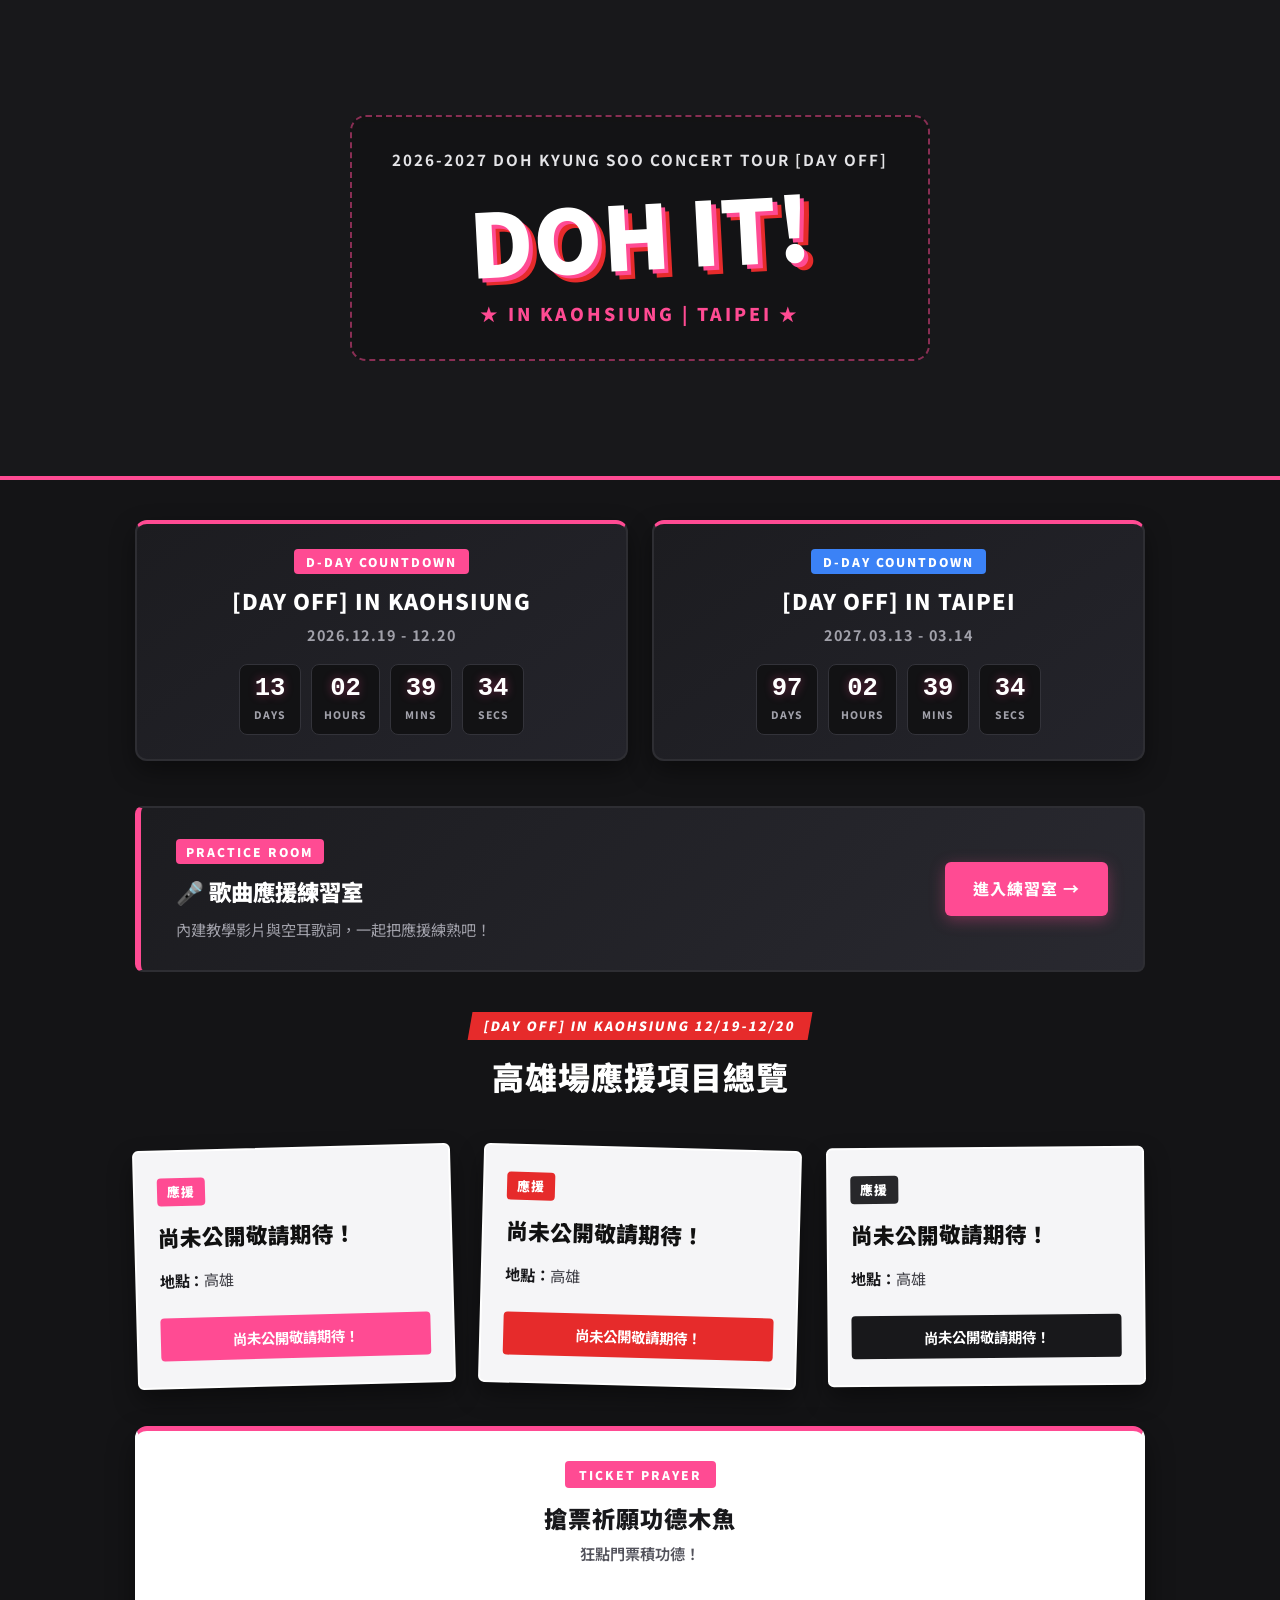
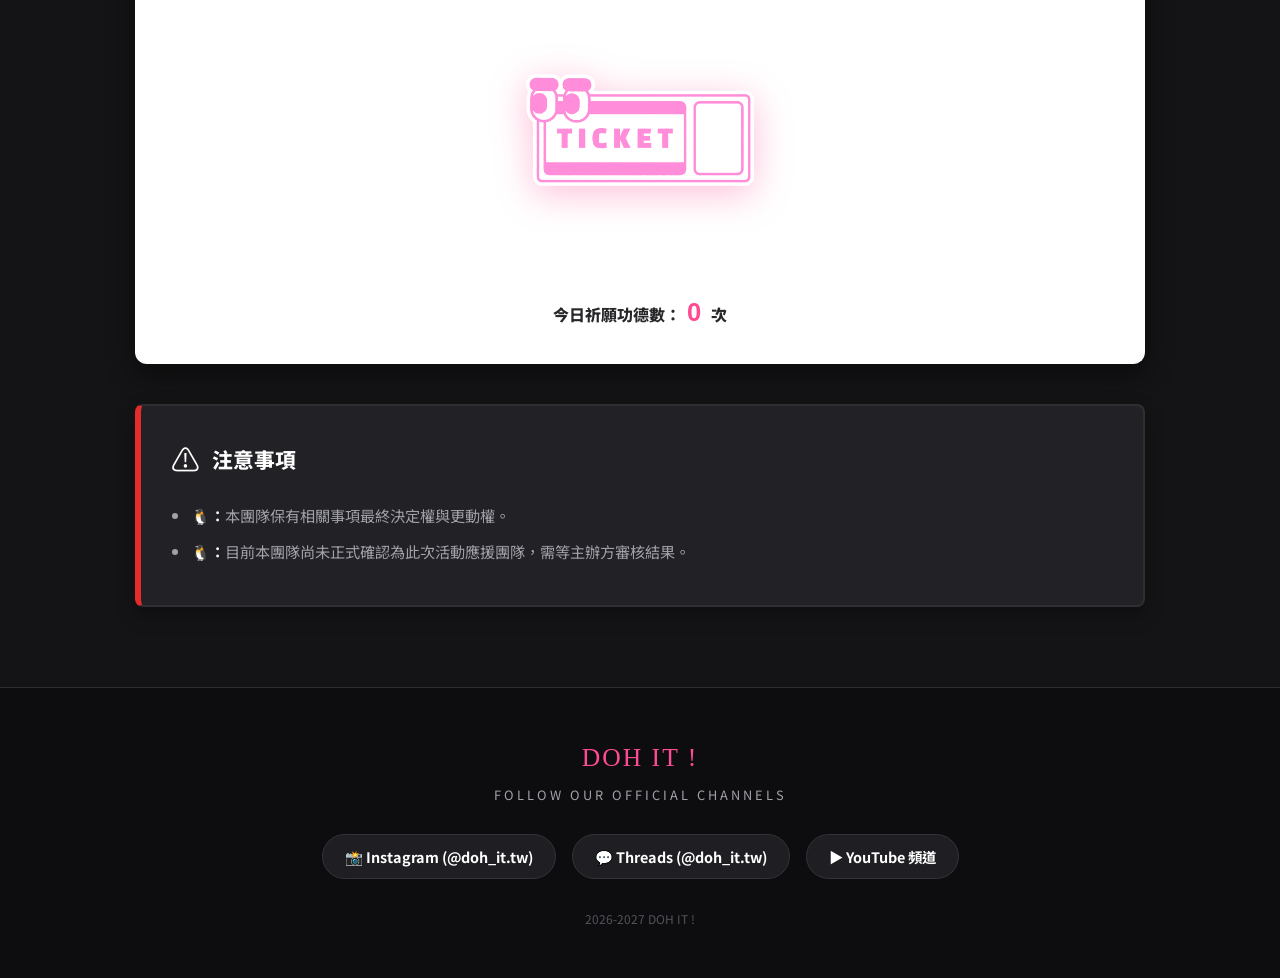
==== commit 24b2259c: "web" ====
--- a/index.html
+++ b/index.html
@@ -154,7 +154,7 @@
             </a>
         </div>
         
-        <p class="copyright">© 2026-2027 DOH IT ! ALL RIGHTS RESERVED.</p>
+        <p class="copyright">2026-2027 DOH IT !</p>
     </footer>
 
     <!-- 互動腳本：雙場次即時倒數 + 功德木魚點擊特效 -->
--- a/style.css
+++ b/style.css
@@ -761,20 +761,30 @@
     }
 }
 /* ============================================================
-   搶票木魚/票券祈願區塊 (放大版 + 白底質感 + Q彈敲擊動效)
+   搶票木魚/票券祈願區塊 (全裝置自適應置中版)
    ============================================================ */
 .muyu-section {
+    width: 100%;
     margin-bottom: 40px;
-}
-
+    box-sizing: border-box;
+}
+
+/* 1. 卡片外框：加入 overflow-hidden 避免飄字或圖片撐破版面 */
 .muyu-card {
     background: #ffffff;
     border: 2px solid #ffffff;
     border-top: 5px solid var(--brand-pink, #ff4b93);
     border-radius: 12px;
-    padding: 32px 20px;
+    padding: 30px 16px; /* 縮小左右內距避免小螢幕擠壓 */
     text-align: center;
     box-shadow: 0 12px 28px rgba(0, 0, 0, 0.45);
+    display: flex;
+    flex-direction: column;
+    align-items: center;
+    justify-content: center;
+    box-sizing: border-box;
+    overflow: hidden;
+    position: relative;
 }
 
 .muyu-badge {
@@ -802,30 +812,42 @@
     font-size: 0.95rem;
     font-weight: 600;
     margin-bottom: 15px;
-}
-
+    padding: 0 10px;
+    line-height: 1.4;
+}
+
+/* 2. 互動外層包裹區：強制居中與相對定位 */
 .muyu-wrapper {
     position: relative;
-    display: inline-block;
+    display: flex;
+    justify-content: center;
+    align-items: center;
     cursor: pointer;
     user-select: none;
     -webkit-user-select: none;
+    -webkit-tap-highlight-color: transparent;
     touch-action: manipulation;
-    padding: 10px 20px;
-}
-
-/* 圖片尺寸放大至 320px */
+    width: 100%;
+    max-width: 340px;
+    padding: 10px 0;
+    margin: 0 auto;
+    box-sizing: border-box;
+}
+
+/* 3. 圖片尺寸：電腦版上限 300px，手機版隨螢幕寬度自動等比縮放 */
 .muyu-image {
-    width: 320px;
-    max-width: 90vw;
+    width: 100%;
+    max-width: 280px; /* 電腦與平板上的最適大尺寸 */
     height: auto;
     object-fit: contain;
+    display: block;
+    margin: 0 auto;
     transform-origin: center center;
-    filter: drop-shadow(0 8px 20px rgba(255, 75, 147, 0.35));
+    filter: drop-shadow(0 8px 18px rgba(255, 75, 147, 0.35));
     transition: transform 0.05s ease;
 }
 
-/* 點擊瞬間的 Q 彈回彈動效 */
+/* 4. Q 彈敲擊回彈動效 */
 .muyu-image.knocked {
     animation: muyuSquishBounce 0.28s cubic-bezier(0.175, 0.885, 0.32, 1.4) forwards;
 }
@@ -846,7 +868,7 @@
 }
 
 .muyu-counter {
-    margin-top: 10px;
+    margin-top: 12px;
     font-size: 1rem;
     color: #27272a;
     font-weight: 800;
@@ -859,11 +881,11 @@
     padding: 0 6px;
 }
 
-/* 浮動祈願文字與飄散動畫 */
+/* 5. 浮動祈願文字與飄散動畫 */
 .muyu-floating-text {
     position: absolute;
     color: var(--brand-pink, #ff4b93);
-    font-size: 1.6rem;
+    font-size: clamp(1.2rem, 4vw, 1.5rem); /* 字體依螢幕動態調整 */
     font-weight: 900;
     text-shadow: 0 0 12px rgba(255, 75, 147, 0.5), 1px 1px 0px #ffffff;
     pointer-events: none;
@@ -878,10 +900,25 @@
         transform: translate(-50%, 0) scale(0.6);
     }
     40% {
-        transform: translate(-50%, -50px) scale(1.25);
+        transform: translate(-50%, -45px) scale(1.2);
     }
     100% {
         opacity: 0;
-        transform: translate(-50%, -95px) scale(1);
+        transform: translate(-50%, -85px) scale(1);
+    }
+}
+
+/* ============================================================
+   手機版響應式額外保障
+   ============================================================ */
+@media (max-width: 480px) {
+    .muyu-card {
+        padding: 24px 12px;
+    }
+    .muyu-image {
+        max-width: 230px; /* 針對較窄的小螢幕手機微調 */
+    }
+    .muyu-title {
+        font-size: 1.3rem;
     }
 }
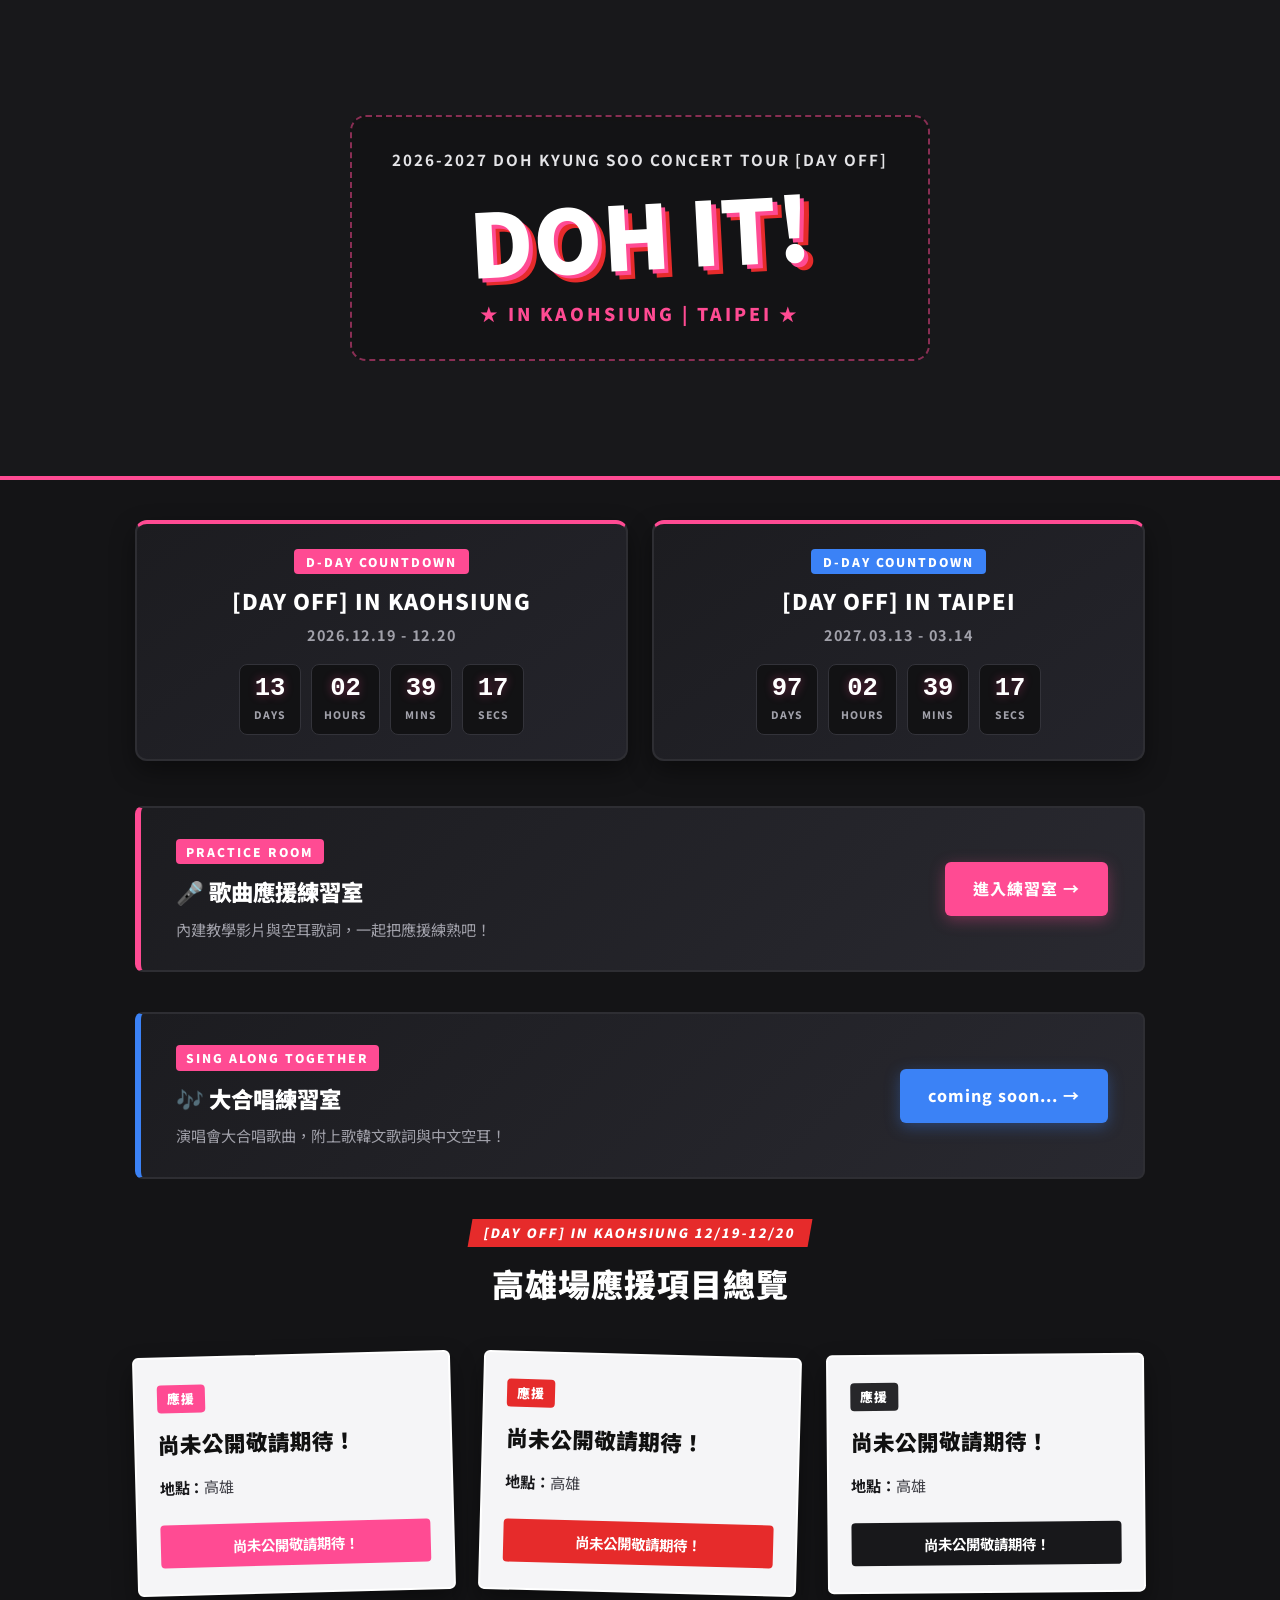
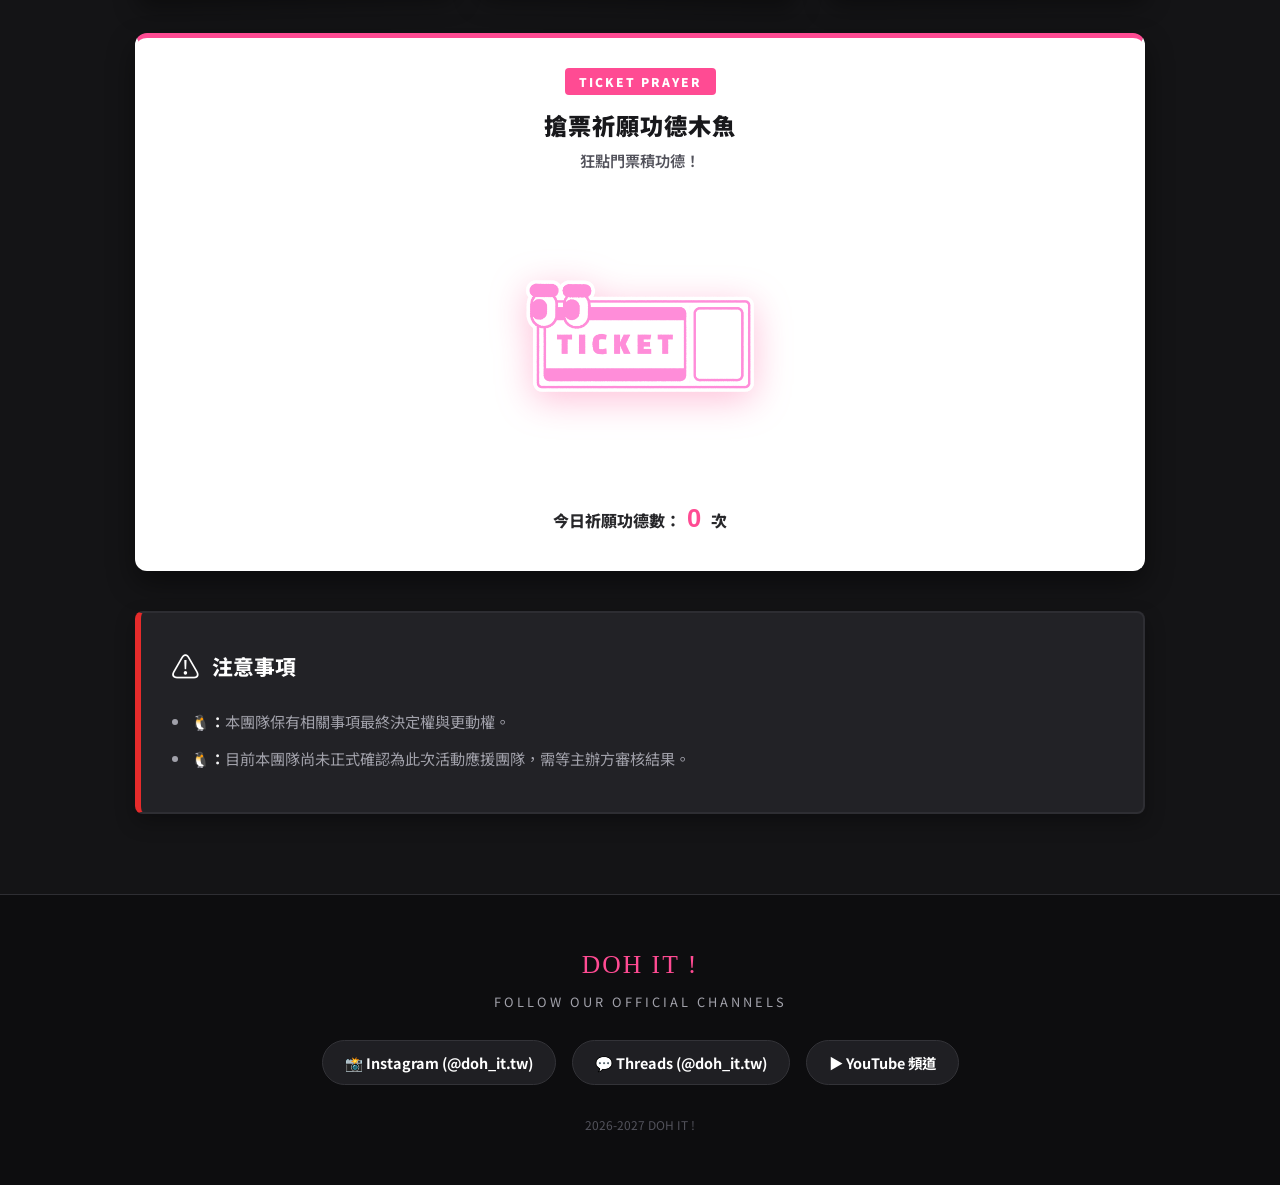
==== commit 68dcb549: "web" ====
--- a/index.html
+++ b/index.html
@@ -6,7 +6,7 @@
     <title>2026-2027 DOH KYUNG SOO CONCERT TOUR [DAY OFF] 應援總整理 | DOH IT !</title>
     
     <!-- SEO 與社群分享 (Open Graph / Twitter Card) -->
-    <meta name="description" content="2026-2027 都敬秀巡迴演唱會 [DAY OFF] 高雄場與台北場應援項目總整理、歌曲應援練習室及搶票祈願敲敲樂！">
+    <meta name="description" content="2026-2027 都敬秀巡迴演唱會 [DAY OFF] 高雄場與台北場應援項目總整理、歌曲應援練習室及祈願搶票木魚！">
     <meta property="og:title" content="2026-2027 DOH KYUNG SOO CONCERT TOUR [DAY OFF] 應援總整理">
     <meta property="og:description" content="DOH IT ! TAIWAN 應援總整理：巡演雙場次倒數、歌曲應援練習室、現場應援進度與規範。">
     <meta property="og:type" content="website">
@@ -68,6 +68,15 @@
                 <p>內建教學影片與空耳歌詞，一起把應援練熟吧！</p>
             </div>
             <a href="cheer.html" class="cheer-banner-btn">進入練習室 →</a>
+        </section>
+        <!-- 🎶 全場大合唱教學橫幅 (新增) -->
+        <section class="cheer-banner-card sing-banner-card">
+            <div class="cheer-banner-content">
+                <div class="cheer-banner-badge badge-blue">SING ALONG TOGETHER</div>
+                <h3>🎶 大合唱練習室</h3>
+                <p>演唱會大合唱歌曲，附上歌韓文歌詞與中文空耳！</p>
+            </div>
+            <a href="sing.html" class="cheer-banner-btn btn-blue">coming soon... →</a>
         </section>
         
         <!-- 高雄場應援區塊 -->
@@ -199,7 +208,7 @@
         updateCountdowns();
 
         // ==========================================
-        // 2. 搶票祈願木魚/票券點擊互動邏輯 (含本地儲存與隨機吉祥話)
+        // 2. 搶票祈願木魚/票券點擊互動
         // ==========================================
         let muyuCount = parseInt(localStorage.getItem('dohit_muyu_count') || '0', 10);
         document.getElementById('muyu-count').textContent = muyuCount;
--- a/style.css
+++ b/style.css
@@ -921,4 +921,24 @@
     .muyu-title {
         font-size: 1.3rem;
     }
+}
+/* ============================================================
+   大合唱專用樣式 (Sing Along Custom Styles)
+   ============================================================ */
+.sing-banner-card {
+    border-left: 6px solid #3b82f6;
+}
+
+.sing-banner-card:hover {
+    border-color: #3b82f6;
+}
+
+.cheer-banner-btn.btn-blue {
+    background-color: #3b82f6;
+    box-shadow: 0 4px 15px rgba(59, 130, 246, 0.35);
+}
+
+.cheer-banner-btn.btn-blue:hover {
+    background-color: #2563eb;
+    box-shadow: 0 6px 20px rgba(59, 130, 246, 0.5);
 }
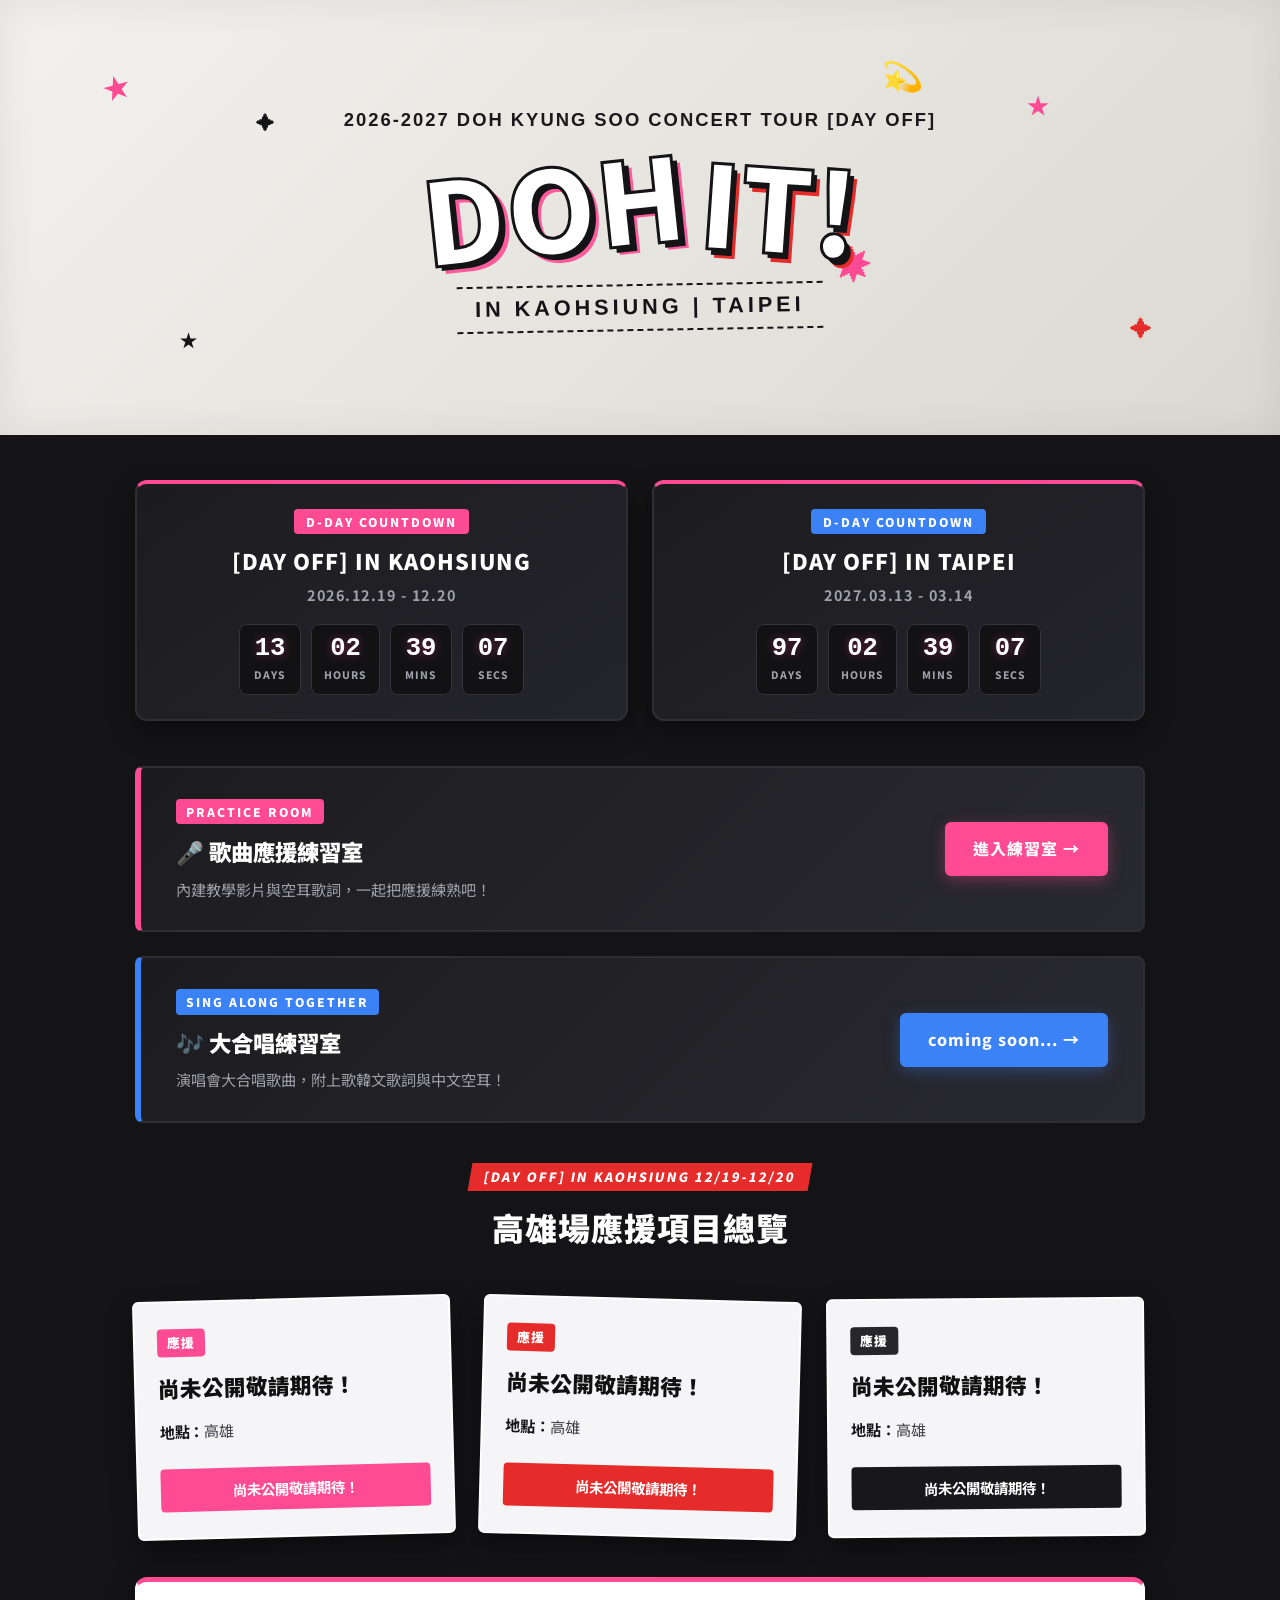
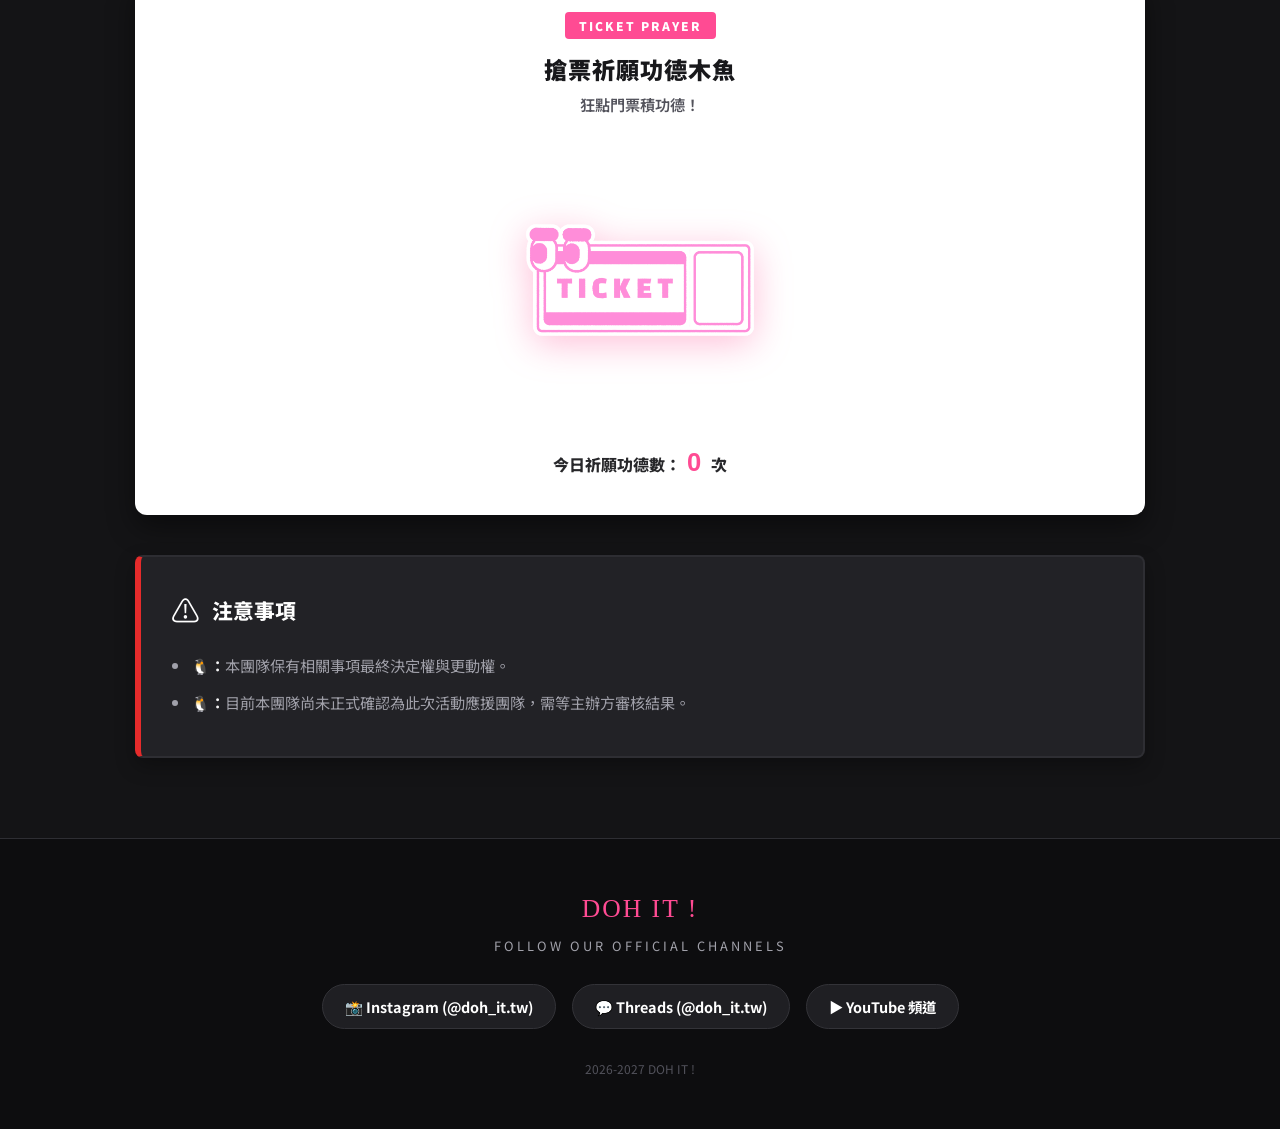
==== commit a17482a5: "web" ====
--- a/index.html
+++ b/index.html
@@ -21,12 +21,24 @@
 </head>
 <body>
 
-    <!-- 主視覺橫幅 -->
+  <!-- 主視覺橫幅 (淺灰手作剪紙風 + 小星星) -->
     <header class="hero">
-        <div class="hero-overlay">
+        <!-- 散落手繪小星星裝飾 -->
+        <span class="paper-star star-1">★</span>
+        <span class="paper-star star-2">✦</span>
+        <span class="paper-star star-3">★</span>
+        <span class="paper-star star-4">✦</span>
+        <span class="paper-star star-5">★</span>
+        <span class="paper-star star-shooting">💫</span>
+        <span class="paper-star star-sparkle">✸</span>
+
+        <div class="hero-paper-container">
             <h1 class="tour-sub">2026-2027 DOH KYUNG SOO CONCERT TOUR [DAY OFF]</h1>
-            <div class="tour-main-title">DOH IT!</div>
-            <p class="tour-location">★ IN KAOHSIUNG | TAIPEI ★</p>
+            <div class="tour-main-title">
+                <span class="word-doh">DOH</span>
+                <span class="word-it">IT!</span>
+            </div>
+            <p class="tour-location">IN KAOHSIUNG | TAIPEI</p>
         </div>
     </header>
 
--- a/style.css
+++ b/style.css
@@ -1,5 +1,5 @@
 /* ============================================================
-   全局重設與調色盤 (深灰底 + 亮粉 + 亮紅剪貼風)
+   1. 全局重設與調色盤 (深灰底 + 亮粉 + 亮紅剪貼風)
    ============================================================ */
 :root {
     --bg-dark: #141416;         /* 極深灰背景 */
@@ -27,59 +27,172 @@
 }
 
 /* ============================================================
-   首頁主視覺橫幅 (Hero Banner)
+   2. 首頁主視覺橫幅 (淺灰紙質剪貼風 + 手繪星星)
    ============================================================ */
 .hero {
-    background: #18181b url('DOH IT! DAY OFF-06.jpg') no-repeat center top;
-    background-size: cover;
-    min-height: 480px;
+    position: relative;
+    /* 淺灰色紙質手感底色 + 柔和噪點漸層 */
+    background: #e5e3dc linear-gradient(135deg, rgba(255,255,255,0.5) 0%, rgba(210,206,198,0.5) 100%);
+    min-height: 440px;
     display: flex;
     justify-content: center;
     align-items: center;
     text-align: center;
+    padding: 60px 20px;
+    border-bottom: 5px solid #141416;
+    overflow: hidden;
+    box-shadow: inset 0 0 40px rgba(0, 0, 0, 0.08);
+}
+
+.hero-paper-container {
     position: relative;
-    padding: 60px 20px;
-    border-bottom: 4px solid var(--brand-pink);
-}
-
-.hero-overlay {
-    background: rgba(18, 18, 20, 0.78);
-    padding: 30px 40px;
-    border-radius: 16px;
-    border: 2px dashed rgba(255, 75, 147, 0.5);
-    max-width: 800px;
-    backdrop-filter: blur(4px);
-}
-
+    z-index: 2;
+    max-width: 820px;
+}
+
+/* 頂部巡演副標題 */
 .tour-sub {
-    font-size: 0.95rem;
-    font-weight: 700;
+    font-family: 'Permanent Marker', sans-serif;
+    font-size: clamp(0.85rem, 2.5vw, 1.15rem);
+    font-weight: 900;
     letter-spacing: 2px;
-    color: #e4e4e7;
+    color: #1a1a1c;
     margin-bottom: 12px;
-}
-
+    text-transform: uppercase;
+}
+
+/* 主標題 DOH IT! 手撕剪紙錯位風格 */
 .tour-main-title {
-    font-family: 'Permanent Marker', 'Noto Sans TC', cursive;
-    font-size: clamp(3rem, 10vw, 5.5rem);
-    font-weight: 900;
-    color: #ffffff;
-    text-shadow: 4px 4px 0px var(--brand-pink), 8px 8px 0px var(--brand-red);
-    line-height: 1.1;
-    transform: rotate(-3deg);
-    margin: 10px 0 20px 0;
-}
-
+    font-family: 'Permanent Marker', cursive;
+    font-size: clamp(3.8rem, 13vw, 7.2rem);
+    font-weight: 900;
+    line-height: 0.95;
+    margin: 15px 0 25px 0;
+    display: flex;
+    justify-content: center;
+    align-items: center;
+    gap: 15px;
+}
+
+/* DOH：白底黑邊 + 俐落立體陰影 */
+.word-doh {
+    display: inline-block;
+    color: #ffffff;
+    -webkit-text-stroke: 3px #141416;
+    text-shadow: 
+        5px 5px 0px #141416, 
+        8px 8px 0px rgba(255, 75, 147, 0.9);
+    transform: rotate(-6deg);
+}
+
+/* IT!：亮紅與粉色爆發感陰影 */
+.word-it {
+    display: inline-block;
+    color: #ffffff;
+    -webkit-text-stroke: 3px #141416;
+    text-shadow: 
+        5px 5px 0px #141416, 
+        8px 8px 0px #e62b2b;
+    transform: rotate(4deg);
+    position: relative;
+}
+
+/* 底部場次地點：黑色塗鴉風格 */
 .tour-location {
-    font-size: 1.1rem;
-    font-weight: 900;
-    letter-spacing: 3px;
+    font-family: 'Permanent Marker', sans-serif;
+    font-size: clamp(1rem, 3vw, 1.35rem);
+    font-weight: 900;
+    letter-spacing: 4px;
+    color: #141416;
+    text-transform: uppercase;
+    display: inline-block;
+    border-top: 2px dashed #141416;
+    border-bottom: 2px dashed #141416;
+    padding: 4px 18px;
+    transform: rotate(-1deg);
+}
+
+/* ============================================================
+   3. 手繪小星星裝飾 (Paper Stars)
+   ============================================================ */
+.paper-star {
+    position: absolute;
+    user-select: none;
+    pointer-events: none;
+    z-index: 1;
+    font-family: 'Permanent Marker', sans-serif;
+    animation: starPulse 3s ease-in-out infinite alternate;
+}
+
+.star-1 {
+    top: 15%;
+    left: 8%;
+    font-size: 1.8rem;
     color: var(--brand-pink);
-    text-transform: uppercase;
-}
-
-/* ============================================================
-   內容容器與標題
+    transform: rotate(-15deg);
+}
+
+.star-2 {
+    top: 25%;
+    left: 20%;
+    font-size: 1.2rem;
+    color: #141416;
+    animation-delay: 0.5s;
+}
+
+.star-3 {
+    top: 20%;
+    right: 18%;
+    font-size: 1.5rem;
+    color: var(--brand-pink);
+    animation-delay: 1.2s;
+}
+
+.star-4 {
+    bottom: 20%;
+    right: 10%;
+    font-size: 1.4rem;
+    color: #e62b2b;
+    animation-delay: 0.8s;
+}
+
+.star-5 {
+    bottom: 18%;
+    left: 14%;
+    font-size: 1.2rem;
+    color: #141416;
+    animation-delay: 1.5s;
+}
+
+.star-shooting {
+    top: 12%;
+    right: 28%;
+    font-size: 2rem;
+    transform: rotate(-10deg);
+}
+
+.star-sparkle {
+    top: 55%;
+    right: 32%;
+    font-size: 2.2rem;
+    color: var(--brand-pink);
+    transform: rotate(20deg);
+    animation: sparkleSpin 4s linear infinite;
+}
+
+@keyframes starPulse {
+    0% { transform: scale(0.9) rotate(0deg); opacity: 0.8; }
+    100% { transform: scale(1.15) rotate(10deg); opacity: 1; }
+}
+
+@keyframes sparkleSpin {
+    0% { transform: scale(1) rotate(0deg); }
+    50% { transform: scale(1.2) rotate(180deg); }
+    100% { transform: scale(1) rotate(360deg); }
+}
+
+/* ============================================================
+   4. 內容容器與標題
    ============================================================ */
 .container {
     max-width: 1050px;
@@ -112,7 +225,7 @@
 }
 
 /* ============================================================
-   雙場次巡演倒數計時器 (Dual Tour Countdown)
+   5. 雙場次巡演倒數計時器 (Dual Tour Countdown)
    ============================================================ */
 .countdown-section {
     display: grid;
@@ -204,564 +317,7 @@
 }
 
 /* ============================================================
-   剪貼卡片排版 (Card Grid)
-   ============================================================ */
-.card-grid {
-    display: grid;
-    grid-template-columns: repeat(auto-fit, minmax(280px, 1fr));
-    gap: 28px;
-    margin-bottom: 40px;
-}
-
-.card {
-    background: var(--bg-card-light);
-    color: #18181b;
-    border-radius: 6px;
-    padding: 26px 22px;
-    box-shadow: 0 12px 24px rgba(0, 0, 0, 0.4);
-    display: flex;
-    flex-direction: column;
-    justify-content: space-between;
-    position: relative;
-    transition: transform 0.25s ease, box-shadow 0.25s ease;
-    border: 2px solid #ffffff;
-}
-
-.card-rotate-left { transform: rotate(-1.5deg); }
-.card-rotate-right { transform: rotate(1.5deg); }
-.card-rotate-center { transform: rotate(-0.5deg); }
-
-.card:hover {
-    transform: translateY(-8px) scale(1.02);
-    box-shadow: 0 18px 30px rgba(255, 75, 147, 0.25);
-    z-index: 5;
-}
-
-.card-tag {
-    align-self: flex-start;
-    font-size: 0.8rem;
-    font-weight: 900;
-    padding: 4px 10px;
-    border-radius: 4px;
-    margin-bottom: 14px;
-    letter-spacing: 1px;
-}
-
-.tag-pink { background-color: var(--brand-pink); color: #fff; }
-.tag-red { background-color: var(--brand-red); color: #fff; }
-.tag-white { background-color: #27272a; color: #fff; }
-
-.card h3 {
-    font-size: 1.35rem;
-    font-weight: 900;
-    margin-bottom: 14px;
-    color: #111;
-}
-
-.card p {
-    font-size: 0.95rem;
-    color: #3f3f46;
-    margin-bottom: 8px;
-    line-height: 1.5;
-}
-
-.card strong {
-    color: #18181b;
-}
-
-.card-btn {
-    display: inline-block;
-    text-align: center;
-    padding: 10px 16px;
-    border-radius: 4px;
-    text-decoration: none;
-    font-weight: 700;
-    font-size: 0.9rem;
-    margin-top: 18px;
-    transition: opacity 0.2s;
-}
-
-.btn-pink { background: var(--brand-pink); color: #fff; }
-.btn-red { background: var(--brand-red); color: #fff; }
-.btn-dark { background: #18181b; color: #fff; }
-.card-btn:hover { opacity: 0.9; }
-
-/* ============================================================
-   滿版長方形：歌曲應援練習入口橫幅
-   ============================================================ */
-.cheer-banner-card {
-    width: 100%;
-    background: linear-gradient(135deg, #1c1c20 0%, #292930 100%);
-    border: 2px solid var(--border-dark);
-    border-left: 6px solid var(--brand-pink);
-    border-radius: 8px;
-    padding: 30px 35px;
-    margin-bottom: 40px;
-    display: flex;
-    justify-content: space-between;
-    align-items: center;
-    gap: 25px;
-    box-sizing: border-box;
-}
-
-.cheer-banner-card:hover {
-    transform: translateY(-4px);
-    border-color: var(--brand-pink);
-}
-
-.cheer-banner-badge {
-    display: inline-block;
-    background-color: var(--brand-pink);
-    color: #ffffff;
-    font-size: 0.75rem;
-    font-weight: 900;
-    letter-spacing: 2px;
-    padding: 3px 10px;
-    border-radius: 4px;
-    margin-bottom: 10px;
-}
-
-.cheer-banner-content h3 {
-    font-size: 1.4rem;
-    font-weight: 900;
-    color: #ffffff;
-    margin-bottom: 8px;
-}
-
-.cheer-banner-content p {
-    color: var(--text-muted);
-    font-size: 0.95rem;
-    line-height: 1.5;
-}
-
-.cheer-banner-btn {
-    flex-shrink: 0;
-    background-color: var(--brand-pink);
-    color: #ffffff;
-    text-decoration: none;
-    font-size: 1rem;
-    font-weight: 800;
-    padding: 14px 28px;
-    border-radius: 6px;
-    letter-spacing: 1px;
-    box-shadow: 0 4px 15px rgba(255, 75, 147, 0.35);
-    transition: all 0.2s ease;
-    white-space: nowrap;
-}
-
-.cheer-banner-btn:hover {
-    background-color: #ff2a7e;
-    transform: scale(1.05);
-    box-shadow: 0 6px 20px rgba(255, 75, 147, 0.5);
-}
-
-/* ============================================================
-   注意事項區塊 (Notice Section)
-   ============================================================ */
-.notice-card {
-    background-color: var(--bg-card);
-    border: 2px solid var(--border-dark);
-    border-left: 6px solid var(--brand-red);
-    border-radius: 8px;
-    padding: 30px;
-    box-shadow: 0 8px 20px rgba(0, 0, 0, 0.3);
-}
-
-.notice-header {
-    display: flex;
-    align-items: center;
-    gap: 12px;
-    margin-bottom: 20px;
-}
-
-.notice-icon {
-    font-size: 1.8rem;
-}
-
-.notice-header h3 {
-    font-size: 1.3rem;
-    font-weight: 800;
-    color: #fff;
-}
-
-.notice-card ul {
-    padding-left: 20px;
-}
-
-.notice-card li {
-    font-size: 0.95rem;
-    color: var(--text-muted);
-    margin-bottom: 12px;
-    line-height: 1.6;
-}
-
-.notice-card li strong {
-    color: #f4f4f5;
-}
-
-/* ============================================================
-   頁尾社群專區 (Footer Social Buttons)
-   ============================================================ */
-footer {
-    margin-top: 80px;
-    background-color: #0d0d0f;
-    border-top: 1px solid var(--border-dark);
-    text-align: center;
-    padding: 50px 20px;
-}
-
-.footer-title {
-    font-family: 'Permanent Marker', cursive;
-    font-size: 1.6rem;
-    color: var(--brand-pink);
-    letter-spacing: 2px;
-    margin-bottom: 6px;
-}
-
-.footer-sub {
-    font-size: 0.8rem;
-    letter-spacing: 3px;
-    color: var(--text-muted);
-    margin-bottom: 28px;
-}
-
-.social-links {
-    display: flex;
-    justify-content: center;
-    gap: 16px;
-    flex-wrap: wrap;
-    margin-bottom: 30px;
-}
-
-.social-btn {
-    color: #ffffff;
-    background-color: #1f1f23;
-    text-decoration: none;
-    padding: 10px 22px;
-    border-radius: 30px;
-    font-size: 0.9rem;
-    font-weight: 700;
-    border: 1px solid #333338;
-    transition: all 0.25s ease;
-    display: inline-flex;
-    align-items: center;
-}
-
-.social-btn.btn-ig:hover {
-    background: linear-gradient(45deg, #f09433 0%, #e6683c 25%, #dc2743 50%, #cc2366 75%, #bc1888 100%);
-    border-color: transparent;
-    transform: translateY(-3px);
-    box-shadow: 0 6px 15px rgba(220, 39, 67, 0.4);
-}
-
-.social-btn.btn-threads:hover {
-    background-color: #ffffff;
-    color: #000000;
-    border-color: #ffffff;
-    transform: translateY(-3px);
-    box-shadow: 0 6px 15px rgba(255, 255, 255, 0.25);
-}
-
-.social-btn.btn-yt:hover {
-    background-color: #ff0000;
-    border-color: #ff0000;
-    transform: translateY(-3px);
-    box-shadow: 0 6px 15px rgba(255, 0, 0, 0.4);
-}
-
-.copyright {
-    font-size: 0.75rem;
-    color: #52525b;
-}
-
-/* ============================================================
-   歌曲應援練習頁專用樣式 (Cheer Practice Room Styles)
-   ============================================================ */
-.song-page-body {
-    background-color: #121214;
-    color: #ffffff;
-}
-
-.song-nav {
-    display: flex;
-    justify-content: space-between;
-    align-items: center;
-    padding: 18px 24px;
-    background-color: #18181b;
-    border-bottom: 1px solid #27272a;
-}
-
-.nav-back {
-    color: var(--brand-pink);
-    text-decoration: none;
-    font-weight: 700;
-    font-size: 0.95rem;
-}
-
-.nav-brand {
-    font-size: 0.85rem;
-    font-weight: 800;
-    letter-spacing: 1px;
-    color: var(--text-muted);
-}
-
-/* 歌曲切換列 */
-.song-selector-bar {
-    background-color: #18181b;
-    border-bottom: 2px solid #27272a;
-    position: sticky;
-    top: 0;
-    z-index: 100;
-    padding: 12px 20px;
-    box-shadow: 0 4px 15px rgba(0,0,0,0.5);
-}
-
-.selector-container {
-    max-width: 820px;
-    margin: 0 auto;
-    display: flex;
-    gap: 12px;
-    overflow-x: auto;
-    white-space: nowrap;
-    padding-bottom: 4px;
-    scrollbar-width: none;
-}
-
-.selector-container::-webkit-scrollbar {
-    display: none;
-}
-
-.song-tab-btn {
-    background-color: #222226;
-    color: #d4d4d8;
-    border: 1px solid #3f3f46;
-    padding: 8px 20px;
-    border-radius: 20px;
-    font-size: 0.95rem;
-    font-weight: 700;
-    cursor: pointer;
-    transition: all 0.2s ease;
-    flex-shrink: 0;
-}
-
-.song-tab-btn:hover {
-    background-color: #2f2f36;
-    color: #fff;
-}
-
-.song-tab-btn.active {
-    background-color: var(--brand-pink);
-    border-color: var(--brand-pink);
-    color: #ffffff;
-    box-shadow: 0 0 12px rgba(255, 75, 147, 0.4);
-    transform: scale(1.03);
-}
-
-.song-header {
-    text-align: center;
-    padding: 40px 20px 25px 20px;
-}
-
-.song-badge {
-    background-color: var(--brand-pink);
-    color: #fff;
-    font-size: 0.75rem;
-    font-weight: 900;
-    letter-spacing: 2px;
-    padding: 3px 12px;
-    border-radius: 4px;
-}
-
-.song-title {
-    font-family: 'Permanent Marker', cursive;
-    font-size: 3rem;
-    color: #ffffff;
-    margin: 8px 0 4px 0;
-    letter-spacing: 2px;
-    text-shadow: 2px 2px 0px var(--brand-pink);
-}
-
-.song-artist {
-    color: var(--text-muted);
-    font-size: 1rem;
-    letter-spacing: 1px;
-}
-
-.song-container {
-    max-width: 820px;
-    margin: 0 auto;
-    padding: 0 20px 60px 20px;
-}
-
-.video-card {
-    background: #18181b;
-    border: 2px solid #27272a;
-    border-radius: 12px;
-    padding: 16px;
-    margin-bottom: 25px;
-}
-
-.video-wrapper {
-    position: relative;
-    padding-bottom: 56.25%;
-    height: 0;
-    overflow: hidden;
-    border-radius: 8px;
-}
-
-.video-wrapper iframe {
-    position: absolute;
-    top: 0;
-    left: 0;
-    width: 100%;
-    height: 100%;
-}
-
-.video-tip {
-    text-align: center;
-    font-size: 0.85rem;
-    color: var(--text-muted);
-    margin-top: 10px;
-}
-
-.cheer-legend-bar {
-    display: flex;
-    justify-content: center;
-    gap: 25px;
-    background-color: #18181b;
-    border: 1px solid #27272a;
-    border-radius: 30px;
-    padding: 12px 20px;
-    margin-bottom: 30px;
-    font-size: 0.9rem;
-    flex-wrap: wrap;
-}
-
-.legend-item {
-    display: flex;
-    align-items: center;
-    gap: 8px;
-}
-
-.dot {
-    width: 10px;
-    height: 10px;
-    border-radius: 50%;
-    display: inline-block;
-}
-
-.dot-white { background-color: #ffffff; }
-.dot-pink { background-color: var(--brand-pink); box-shadow: 0 0 6px var(--brand-pink); }
-.highlight-pink { color: var(--brand-pink); font-weight: 800; }
-
-.lyrics-sheet {
-    background-color: #18181b;
-    border: 2px solid #27272a;
-    border-radius: 12px;
-    padding: 40px 24px;
-    text-align: center;
-    box-shadow: 0 8px 30px rgba(0, 0, 0, 0.5);
-}
-
-.verse {
-    margin-bottom: 32px;
-}
-
-.verse p {
-    font-size: 1.15rem;
-    color: #e4e4e7;
-    margin-bottom: 8px;
-    line-height: 1.8;
-}
-
-.verse .chant {
-    display: inline-block;
-    color: var(--brand-pink);
-    font-weight: 900;
-    font-size: 1.25rem;
-    margin-left: 6px;
-    text-shadow: 0 0 12px rgba(255, 75, 147, 0.4);
-}
-
-.song-footer {
-    text-align: center;
-    padding: 40px 20px;
-    border-top: 1px solid #27272a;
-    background-color: #0d0d0f;
-}
-
-.footer-back-btn {
-    display: inline-block;
-    background-color: #27272a;
-    color: #ffffff;
-    text-decoration: none;
-    padding: 12px 28px;
-    border-radius: 30px;
-    font-weight: 700;
-    margin-bottom: 20px;
-    transition: all 0.2s;
-    border: 1px solid #3f3f46;
-}
-
-.footer-back-btn:hover {
-    background-color: var(--brand-pink);
-    border-color: var(--brand-pink);
-    transform: translateY(-2px);
-}
-
-/* ============================================================
-   手機版響應式微調 (Responsive)
-   ============================================================ */
-@media (max-width: 768px) {
-    .hero {
-        min-height: 380px;
-        padding: 40px 16px;
-    }
-
-    .hero-overlay {
-        padding: 20px;
-    }
-
-    .cheer-banner-card {
-        flex-direction: column;
-        align-items: flex-start;
-        padding: 24px 20px;
-    }
-
-    .cheer-banner-btn {
-        width: 100%;
-        text-align: center;
-        margin-top: 10px;
-    }
-
-    .countdown-section {
-        grid-template-columns: 1fr;
-        gap: 16px;
-    }
-
-    .time-box {
-        min-width: 52px;
-        padding: 8px 10px;
-    }
-
-    .time-box .num {
-        font-size: 1.3rem;
-    }
-
-    .song-title {
-        font-size: 2.2rem;
-    }
-
-    .verse p {
-        font-size: 1rem;
-    }
-
-    .verse .chant {
-        font-size: 1.1rem;
-    }
-}
-/* ============================================================
-   搶票木魚/票券祈願區塊 (全裝置自適應置中版)
+   6. 搶票木魚/票券祈願區塊 (全裝置自適應置中版)
    ============================================================ */
 .muyu-section {
     width: 100%;
@@ -769,13 +325,12 @@
     box-sizing: border-box;
 }
 
-/* 1. 卡片外框：加入 overflow-hidden 避免飄字或圖片撐破版面 */
 .muyu-card {
     background: #ffffff;
     border: 2px solid #ffffff;
-    border-top: 5px solid var(--brand-pink, #ff4b93);
+    border-top: 5px solid var(--brand-pink);
     border-radius: 12px;
-    padding: 30px 16px; /* 縮小左右內距避免小螢幕擠壓 */
+    padding: 30px 16px;
     text-align: center;
     box-shadow: 0 12px 28px rgba(0, 0, 0, 0.45);
     display: flex;
@@ -789,7 +344,7 @@
 
 .muyu-badge {
     display: inline-block;
-    background-color: var(--brand-pink, #ff4b93);
+    background-color: var(--brand-pink);
     color: #ffffff;
     font-size: 0.75rem;
     font-weight: 900;
@@ -816,7 +371,6 @@
     line-height: 1.4;
 }
 
-/* 2. 互動外層包裹區：強制居中與相對定位 */
 .muyu-wrapper {
     position: relative;
     display: flex;
@@ -834,10 +388,9 @@
     box-sizing: border-box;
 }
 
-/* 3. 圖片尺寸：電腦版上限 300px，手機版隨螢幕寬度自動等比縮放 */
 .muyu-image {
     width: 100%;
-    max-width: 280px; /* 電腦與平板上的最適大尺寸 */
+    max-width: 280px;
     height: auto;
     object-fit: contain;
     display: block;
@@ -847,7 +400,6 @@
     transition: transform 0.05s ease;
 }
 
-/* 4. Q 彈敲擊回彈動效 */
 .muyu-image.knocked {
     animation: muyuSquishBounce 0.28s cubic-bezier(0.175, 0.885, 0.32, 1.4) forwards;
 }
@@ -875,17 +427,16 @@
 }
 
 .muyu-counter span {
-    color: var(--brand-pink, #ff4b93);
+    color: var(--brand-pink);
     font-family: 'Permanent Marker', sans-serif;
     font-size: 1.6rem;
     padding: 0 6px;
 }
 
-/* 5. 浮動祈願文字與飄散動畫 */
 .muyu-floating-text {
     position: absolute;
-    color: var(--brand-pink, #ff4b93);
-    font-size: clamp(1.2rem, 4vw, 1.5rem); /* 字體依螢幕動態調整 */
+    color: var(--brand-pink);
+    font-size: clamp(1.2rem, 4vw, 1.5rem);
     font-weight: 900;
     text-shadow: 0 0 12px rgba(255, 75, 147, 0.5), 1px 1px 0px #ffffff;
     pointer-events: none;
@@ -909,36 +460,594 @@
 }
 
 /* ============================================================
-   手機版響應式額外保障
-   ============================================================ */
+   7. 滿版長方形：歌曲應援 & 大合唱練習入口橫幅
+   ============================================================ */
+.cheer-banner-card {
+    width: 100%;
+    background: linear-gradient(135deg, #1c1c20 0%, #292930 100%);
+    border: 2px solid var(--border-dark);
+    border-left: 6px solid var(--brand-pink);
+    border-radius: 8px;
+    padding: 30px 35px;
+    margin-bottom: 24px;
+    display: flex;
+    justify-content: space-between;
+    align-items: center;
+    gap: 25px;
+    box-sizing: border-box;
+    transition: transform 0.2s ease, border-color 0.2s ease;
+}
+
+.cheer-banner-card:hover {
+    transform: translateY(-4px);
+    border-color: var(--brand-pink);
+}
+
+.cheer-banner-badge {
+    display: inline-block;
+    background-color: var(--brand-pink);
+    color: #ffffff;
+    font-size: 0.75rem;
+    font-weight: 900;
+    letter-spacing: 2px;
+    padding: 3px 10px;
+    border-radius: 4px;
+    margin-bottom: 10px;
+}
+
+.cheer-banner-badge.badge-blue {
+    background-color: #3b82f6;
+}
+
+.cheer-banner-content h3 {
+    font-size: 1.4rem;
+    font-weight: 900;
+    color: #ffffff;
+    margin-bottom: 8px;
+}
+
+.cheer-banner-content p {
+    color: var(--text-muted);
+    font-size: 0.95rem;
+    line-height: 1.5;
+}
+
+.cheer-banner-btn {
+    flex-shrink: 0;
+    background-color: var(--brand-pink);
+    color: #ffffff;
+    text-decoration: none;
+    font-size: 1rem;
+    font-weight: 800;
+    padding: 14px 28px;
+    border-radius: 6px;
+    letter-spacing: 1px;
+    box-shadow: 0 4px 15px rgba(255, 75, 147, 0.35);
+    transition: all 0.2s ease;
+    white-space: nowrap;
+}
+
+.cheer-banner-btn:hover {
+    background-color: #ff2a7e;
+    transform: scale(1.05);
+    box-shadow: 0 6px 20px rgba(255, 75, 147, 0.5);
+}
+
+/* 大合唱專用樣式微調 */
+.sing-banner-card {
+    border-left: 6px solid #3b82f6;
+    margin-bottom: 40px;
+}
+
+.sing-banner-card:hover {
+    border-color: #3b82f6;
+}
+
+.cheer-banner-btn.btn-blue {
+    background-color: #3b82f6;
+    box-shadow: 0 4px 15px rgba(59, 130, 246, 0.35);
+}
+
+.cheer-banner-btn.btn-blue:hover {
+    background-color: #2563eb;
+    box-shadow: 0 6px 20px rgba(59, 130, 246, 0.5);
+}
+
+/* ============================================================
+   8. 剪貼卡片排版 (Card Grid)
+   ============================================================ */
+.card-grid {
+    display: grid;
+    grid-template-columns: repeat(auto-fit, minmax(280px, 1fr));
+    gap: 28px;
+    margin-bottom: 40px;
+}
+
+.card {
+    background: var(--bg-card-light);
+    color: #18181b;
+    border-radius: 6px;
+    padding: 26px 22px;
+    box-shadow: 0 12px 24px rgba(0, 0, 0, 0.4);
+    display: flex;
+    flex-direction: column;
+    justify-content: space-between;
+    position: relative;
+    transition: transform 0.25s ease, box-shadow 0.25s ease;
+    border: 2px solid #ffffff;
+}
+
+.card-rotate-left { transform: rotate(-1.5deg); }
+.card-rotate-right { transform: rotate(1.5deg); }
+.card-rotate-center { transform: rotate(-0.5deg); }
+
+.card:hover {
+    transform: translateY(-8px) scale(1.02);
+    box-shadow: 0 18px 30px rgba(255, 75, 147, 0.25);
+    z-index: 5;
+}
+
+.card-tag {
+    align-self: flex-start;
+    font-size: 0.8rem;
+    font-weight: 900;
+    padding: 4px 10px;
+    border-radius: 4px;
+    margin-bottom: 14px;
+    letter-spacing: 1px;
+}
+
+.tag-pink { background-color: var(--brand-pink); color: #fff; }
+.tag-red { background-color: var(--brand-red); color: #fff; }
+.tag-white { background-color: #27272a; color: #fff; }
+
+.card h3 {
+    font-size: 1.35rem;
+    font-weight: 900;
+    margin-bottom: 14px;
+    color: #111;
+}
+
+.card p {
+    font-size: 0.95rem;
+    color: #3f3f46;
+    margin-bottom: 8px;
+    line-height: 1.5;
+}
+
+.card strong {
+    color: #18181b;
+}
+
+.card-btn {
+    display: inline-block;
+    text-align: center;
+    padding: 10px 16px;
+    border-radius: 4px;
+    text-decoration: none;
+    font-weight: 700;
+    font-size: 0.9rem;
+    margin-top: 18px;
+    transition: opacity 0.2s;
+}
+
+.btn-pink { background: var(--brand-pink); color: #fff; }
+.btn-red { background: var(--brand-red); color: #fff; }
+.btn-dark { background: #18181b; color: #fff; }
+.card-btn:hover { opacity: 0.9; }
+
+/* ============================================================
+   9. 注意事項區塊 (Notice Section)
+   ============================================================ */
+.notice-card {
+    background-color: var(--bg-card);
+    border: 2px solid var(--border-dark);
+    border-left: 6px solid var(--brand-red);
+    border-radius: 8px;
+    padding: 30px;
+    box-shadow: 0 8px 20px rgba(0, 0, 0, 0.3);
+}
+
+.notice-header {
+    display: flex;
+    align-items: center;
+    gap: 12px;
+    margin-bottom: 20px;
+}
+
+.notice-icon {
+    font-size: 1.8rem;
+}
+
+.notice-header h3 {
+    font-size: 1.3rem;
+    font-weight: 800;
+    color: #fff;
+}
+
+.notice-card ul {
+    padding-left: 20px;
+}
+
+.notice-card li {
+    font-size: 0.95rem;
+    color: var(--text-muted);
+    margin-bottom: 12px;
+    line-height: 1.6;
+}
+
+.notice-card li strong {
+    color: #f4f4f5;
+}
+
+/* ============================================================
+   10. 頁尾社群專區 (Footer Social Buttons)
+   ============================================================ */
+footer {
+    margin-top: 80px;
+    background-color: #0d0d0f;
+    border-top: 1px solid var(--border-dark);
+    text-align: center;
+    padding: 50px 20px;
+}
+
+.footer-title {
+    font-family: 'Permanent Marker', cursive;
+    font-size: 1.6rem;
+    color: var(--brand-pink);
+    letter-spacing: 2px;
+    margin-bottom: 6px;
+}
+
+.footer-sub {
+    font-size: 0.8rem;
+    letter-spacing: 3px;
+    color: var(--text-muted);
+    margin-bottom: 28px;
+}
+
+.social-links {
+    display: flex;
+    justify-content: center;
+    gap: 16px;
+    flex-wrap: wrap;
+    margin-bottom: 30px;
+}
+
+.social-btn {
+    color: #ffffff;
+    background-color: #1f1f23;
+    text-decoration: none;
+    padding: 10px 22px;
+    border-radius: 30px;
+    font-size: 0.9rem;
+    font-weight: 700;
+    border: 1px solid #333338;
+    transition: all 0.25s ease;
+    display: inline-flex;
+    align-items: center;
+}
+
+.social-btn.btn-ig:hover {
+    background: linear-gradient(45deg, #f09433 0%, #e6683c 25%, #dc2743 50%, #cc2366 75%, #bc1888 100%);
+    border-color: transparent;
+    transform: translateY(-3px);
+    box-shadow: 0 6px 15px rgba(220, 39, 67, 0.4);
+}
+
+.social-btn.btn-threads:hover {
+    background-color: #ffffff;
+    color: #000000;
+    border-color: #ffffff;
+    transform: translateY(-3px);
+    box-shadow: 0 6px 15px rgba(255, 255, 255, 0.25);
+}
+
+.social-btn.btn-yt:hover {
+    background-color: #ff0000;
+    border-color: #ff0000;
+    transform: translateY(-3px);
+    box-shadow: 0 6px 15px rgba(255, 0, 0, 0.4);
+}
+
+.copyright {
+    font-size: 0.75rem;
+    color: #52525b;
+}
+
+/* ============================================================
+   11. 歌曲應援/大合唱練習頁專用樣式 (Practice Room Styles)
+   ============================================================ */
+.song-page-body {
+    background-color: #121214;
+    color: #ffffff;
+}
+
+.song-nav {
+    display: flex;
+    justify-content: space-between;
+    align-items: center;
+    padding: 18px 24px;
+    background-color: #18181b;
+    border-bottom: 1px solid #27272a;
+}
+
+.nav-back {
+    color: var(--brand-pink);
+    text-decoration: none;
+    font-weight: 700;
+    font-size: 0.95rem;
+}
+
+.nav-brand {
+    font-size: 0.85rem;
+    font-weight: 800;
+    letter-spacing: 1px;
+    color: var(--text-muted);
+}
+
+/* 歌曲切換列 */
+.song-selector-bar {
+    background-color: #18181b;
+    border-bottom: 2px solid #27272a;
+    position: sticky;
+    top: 0;
+    z-index: 100;
+    padding: 12px 20px;
+    box-shadow: 0 4px 15px rgba(0,0,0,0.5);
+}
+
+.selector-container {
+    max-width: 820px;
+    margin: 0 auto;
+    display: flex;
+    gap: 12px;
+    overflow-x: auto;
+    white-space: nowrap;
+    padding-bottom: 4px;
+    scrollbar-width: none;
+}
+
+.selector-container::-webkit-scrollbar {
+    display: none;
+}
+
+.song-tab-btn {
+    background-color: #222226;
+    color: #d4d4d8;
+    border: 1px solid #3f3f46;
+    padding: 8px 20px;
+    border-radius: 20px;
+    font-size: 0.95rem;
+    font-weight: 700;
+    cursor: pointer;
+    transition: all 0.2s ease;
+    flex-shrink: 0;
+}
+
+.song-tab-btn:hover {
+    background-color: #2f2f36;
+    color: #fff;
+}
+
+.song-tab-btn.active {
+    background-color: var(--brand-pink);
+    border-color: var(--brand-pink);
+    color: #ffffff;
+    box-shadow: 0 0 12px rgba(255, 75, 147, 0.4);
+    transform: scale(1.03);
+}
+
+.song-header {
+    text-align: center;
+    padding: 40px 20px 25px 20px;
+}
+
+.song-badge {
+    background-color: var(--brand-pink);
+    color: #fff;
+    font-size: 0.75rem;
+    font-weight: 900;
+    letter-spacing: 2px;
+    padding: 3px 12px;
+    border-radius: 4px;
+}
+
+.song-title {
+    font-family: 'Permanent Marker', cursive;
+    font-size: 3rem;
+    color: #ffffff;
+    margin: 8px 0 4px 0;
+    letter-spacing: 2px;
+    text-shadow: 2px 2px 0px var(--brand-pink);
+}
+
+.song-artist {
+    color: var(--text-muted);
+    font-size: 1rem;
+    letter-spacing: 1px;
+}
+
+.song-container {
+    max-width: 820px;
+    margin: 0 auto;
+    padding: 0 20px 60px 20px;
+}
+
+.video-card {
+    background: #18181b;
+    border: 2px solid #27272a;
+    border-radius: 12px;
+    padding: 16px;
+    margin-bottom: 25px;
+}
+
+.video-wrapper {
+    position: relative;
+    padding-bottom: 56.25%;
+    height: 0;
+    overflow: hidden;
+    border-radius: 8px;
+}
+
+.video-wrapper iframe {
+    position: absolute;
+    top: 0;
+    left: 0;
+    width: 100%;
+    height: 100%;
+}
+
+.video-tip {
+    text-align: center;
+    font-size: 0.85rem;
+    color: var(--text-muted);
+    margin-top: 10px;
+}
+
+.cheer-legend-bar {
+    display: flex;
+    justify-content: center;
+    gap: 25px;
+    background-color: #18181b;
+    border: 1px solid #27272a;
+    border-radius: 30px;
+    padding: 12px 20px;
+    margin-bottom: 30px;
+    font-size: 0.9rem;
+    flex-wrap: wrap;
+}
+
+.legend-item {
+    display: flex;
+    align-items: center;
+    gap: 8px;
+}
+
+.dot {
+    width: 10px;
+    height: 10px;
+    border-radius: 50%;
+    display: inline-block;
+}
+
+.dot-white { background-color: #ffffff; }
+.dot-pink { background-color: var(--brand-pink); box-shadow: 0 0 6px var(--brand-pink); }
+.highlight-pink { color: var(--brand-pink); font-weight: 800; }
+
+.lyrics-sheet {
+    background-color: #18181b;
+    border: 2px solid #27272a;
+    border-radius: 12px;
+    padding: 40px 24px;
+    text-align: center;
+    box-shadow: 0 8px 30px rgba(0, 0, 0, 0.5);
+}
+
+.verse {
+    margin-bottom: 32px;
+}
+
+.verse p {
+    font-size: 1.15rem;
+    color: #e4e4e7;
+    margin-bottom: 8px;
+    line-height: 1.8;
+}
+
+.verse .chant {
+    display: inline-block;
+    color: var(--brand-pink);
+    font-weight: 900;
+    font-size: 1.25rem;
+    margin-left: 6px;
+    text-shadow: 0 0 12px rgba(255, 75, 147, 0.4);
+}
+
+.song-footer {
+    text-align: center;
+    padding: 40px 20px;
+    border-top: 1px solid #27272a;
+    background-color: #0d0d0f;
+}
+
+.footer-back-btn {
+    display: inline-block;
+    background-color: #27272a;
+    color: #ffffff;
+    text-decoration: none;
+    padding: 12px 28px;
+    border-radius: 30px;
+    font-weight: 700;
+    margin-bottom: 20px;
+    transition: all 0.2s;
+    border: 1px solid #3f3f46;
+}
+
+.footer-back-btn:hover {
+    background-color: var(--brand-pink);
+    border-color: var(--brand-pink);
+    transform: translateY(-2px);
+}
+
+/* ============================================================
+   12. 響應式排版 (Responsive Media Queries)
+   ============================================================ */
+@media (max-width: 768px) {
+    .hero {
+        min-height: 360px;
+        padding: 40px 16px;
+    }
+
+    .cheer-banner-card {
+        flex-direction: column;
+        align-items: flex-start;
+        padding: 24px 20px;
+    }
+
+    .cheer-banner-btn {
+        width: 100%;
+        text-align: center;
+        margin-top: 10px;
+    }
+
+    .countdown-section {
+        grid-template-columns: 1fr;
+        gap: 16px;
+    }
+
+    .time-box {
+        min-width: 52px;
+        padding: 8px 10px;
+    }
+
+    .time-box .num {
+        font-size: 1.3rem;
+    }
+
+    .song-title {
+        font-size: 2.2rem;
+    }
+
+    .verse p {
+        font-size: 1rem;
+    }
+
+    .verse .chant {
+        font-size: 1.1rem;
+    }
+}
+
 @media (max-width: 480px) {
     .muyu-card {
         padding: 24px 12px;
     }
+    
     .muyu-image {
-        max-width: 230px; /* 針對較窄的小螢幕手機微調 */
-    }
+        max-width: 230px;
+    }
+    
     .muyu-title {
         font-size: 1.3rem;
     }
-}
-/* ============================================================
-   大合唱專用樣式 (Sing Along Custom Styles)
-   ============================================================ */
-.sing-banner-card {
-    border-left: 6px solid #3b82f6;
-}
-
-.sing-banner-card:hover {
-    border-color: #3b82f6;
-}
-
-.cheer-banner-btn.btn-blue {
-    background-color: #3b82f6;
-    box-shadow: 0 4px 15px rgba(59, 130, 246, 0.35);
-}
-
-.cheer-banner-btn.btn-blue:hover {
-    background-color: #2563eb;
-    box-shadow: 0 6px 20px rgba(59, 130, 246, 0.5);
 }
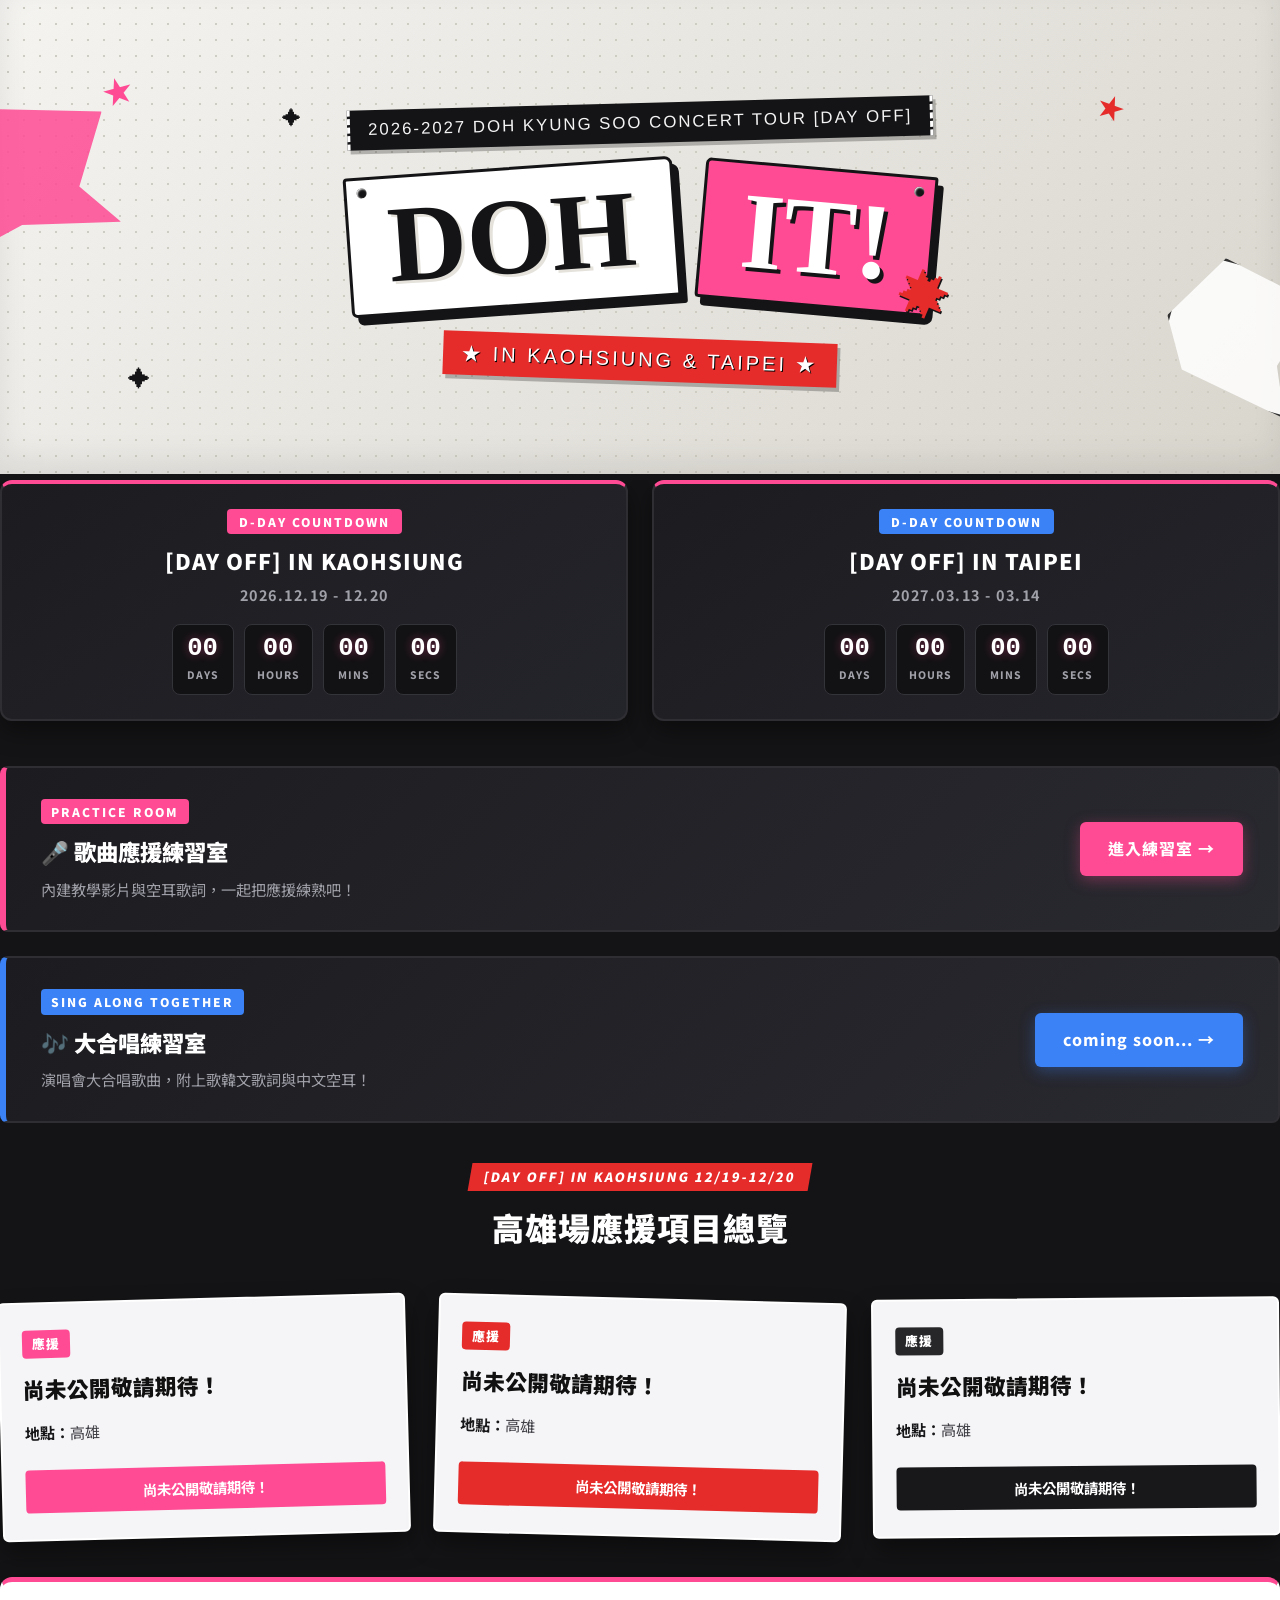
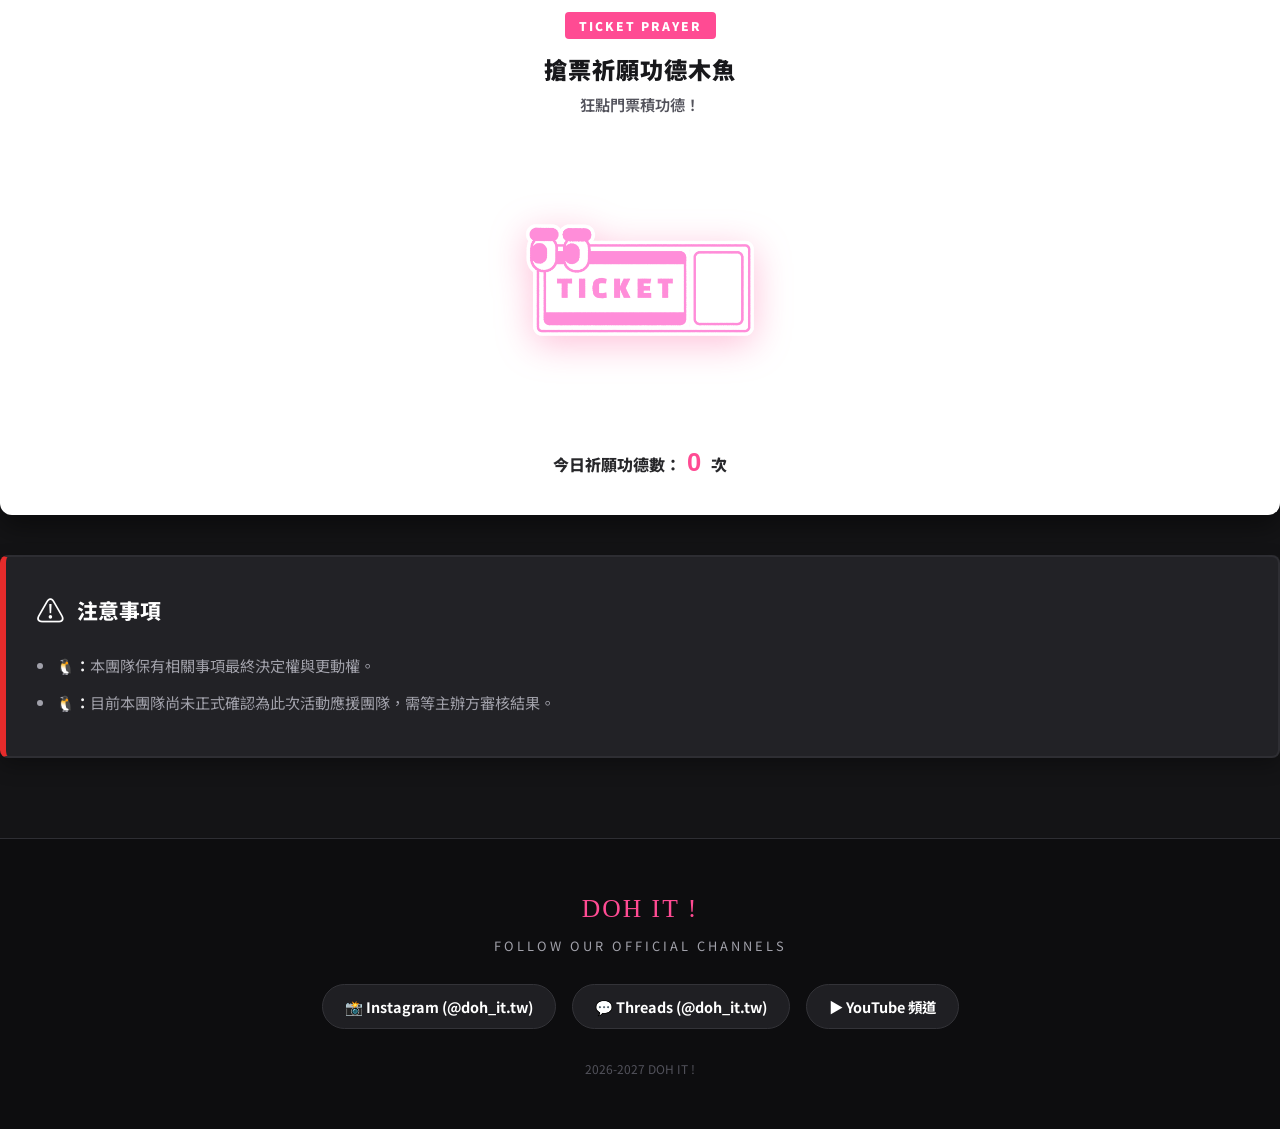
==== commit af249102: "ｗｅｂ" ====
--- a/index.html
+++ b/index.html
@@ -5,7 +5,7 @@
     <meta name="viewport" content="width=device-width, initial-scale=1.0, maximum-scale=5.0">
     <title>2026-2027 DOH KYUNG SOO CONCERT TOUR [DAY OFF] 應援總整理 | DOH IT !</title>
     
-    <!-- SEO 與社群分享 (Open Graph / Twitter Card) -->
+    <!-- 社群分享 -->
     <meta name="description" content="2026-2027 都敬秀巡迴演唱會 [DAY OFF] 高雄場與台北場應援項目總整理、歌曲應援練習室及祈願搶票木魚！">
     <meta property="og:title" content="2026-2027 DOH KYUNG SOO CONCERT TOUR [DAY OFF] 應援總整理">
     <meta property="og:description" content="DOH IT ! TAIWAN 應援總整理：巡演雙場次倒數、歌曲應援練習室、現場應援進度與規範。">
@@ -13,7 +13,7 @@
     <meta property="og:image" content="DOH IT! DAY OFF-06.jpg">
     <meta name="theme-color" content="#141416">
 
-    <!-- Google 字體：塗鴉手寫感英文與標準黑體 -->
+    <!-- 字體 -->
     <link rel="preconnect" href="https://fonts.googleapis.com">
     <link rel="preconnect" href="https://fonts.gstatic.com" crossorigin>
     <link href="https://fonts.googleapis.com/css2?family=Permanent+Marker&family=Noto+Sans+TC:wght@400;700;900&display=swap" rel="stylesheet">
@@ -21,31 +21,43 @@
 </head>
 <body>
 
-  <!-- 主視覺橫幅 (淺灰手作剪紙風 + 小星星) -->
+  <!-- 主視覺橫幅：手作撕紙拼貼龐克風 (Zine Scrapbook Style) -->
     <header class="hero">
-        <!-- 散落手繪小星星裝飾 -->
-        <span class="paper-star star-1">★</span>
-        <span class="paper-star star-2">✦</span>
-        <span class="paper-star star-3">★</span>
-        <span class="paper-star star-4">✦</span>
-        <span class="paper-star star-5">★</span>
-        <span class="paper-star star-shooting">💫</span>
-        <span class="paper-star star-sparkle">✸</span>
-
-        <div class="hero-paper-container">
-            <h1 class="tour-sub">2026-2027 DOH KYUNG SOO CONCERT TOUR [DAY OFF]</h1>
-            <div class="tour-main-title">
-                <span class="word-doh">DOH</span>
-                <span class="word-it">IT!</span>
-            </div>
-            <p class="tour-location">IN KAOHSIUNG | TAIPEI</p>
+        <!-- 手撕剪紙裝飾芒星與手繪元素 -->
+        <div class="deco-star deco-star-1">★</div>
+        <div class="deco-star deco-star-2">✦</div>
+        <div class="deco-star deco-star-3">★</div>
+        <div class="deco-star deco-star-4">✦</div>
+        <div class="deco-burst burst-left"></div>
+        <div class="deco-burst burst-right"></div>
+
+        <div class="hero-scrapbook-stage">
+            <!-- 頂部紙膠帶標籤 -->
+            <div class="tape-badge top-tape">
+                <span class="tape-text">2026-2027 DOH KYUNG SOO CONCERT TOUR [DAY OFF]</span>
+            </div>
+
+            <!-- 主標題：手撕剪紙色塊字體 -->
+            <div class="scrapbook-title">
+                <div class="cutout-letter-box box-doh">
+                    <span class="paper-pin pin-left"></span>
+                    <span class="cutout-word">DOH</span>
+                </div>
+                <div class="cutout-letter-box box-it">
+                    <span class="paper-pin pin-right"></span>
+                    <span class="cutout-word">IT!</span>
+                    <span class="hand-drawn-sparkle">✸</span>
+                </div>
+            </div>
+
+            <!-- 底部斜貼巡演地點紙膠帶 -->
+            <div class="tape-badge bottom-tape">
+                <span class="tape-text">★ IN KAOHSIUNG & TAIPEI ★</span>
+            </div>
         </div>
     </header>
-
-    <!-- 應援內容總整理主容器 -->
-    <main class="container">
-        
-        <!-- 巡演雙場次倒數計時器 -->
+        
+        <!-- 倒數計時器 -->
         <section class="countdown-section">
             <div class="countdown-card">
                 <div class="countdown-badge">D-DAY COUNTDOWN</div>
@@ -72,7 +84,7 @@
             </div>
         </section>
 
-        <!-- 歌曲應援練習室滿版橫幅 -->
+        <!-- 歌曲應援練習室 -->
         <section class="cheer-banner-card">
             <div class="cheer-banner-content">
                 <div class="cheer-banner-badge">PRACTICE ROOM</div>
@@ -81,7 +93,7 @@
             </div>
             <a href="cheer.html" class="cheer-banner-btn">進入練習室 →</a>
         </section>
-        <!-- 🎶 全場大合唱教學橫幅 (新增) -->
+        <!-- 🎶 全場大合唱教學 -->
         <section class="cheer-banner-card sing-banner-card">
             <div class="cheer-banner-content">
                 <div class="cheer-banner-badge badge-blue">SING ALONG TOGETHER</div>
@@ -121,7 +133,7 @@
             </div>
         </div>
 
-        <!-- 搶票祈願功德木魚/票券區塊 -->
+        <!-- 搶票祈願功德木魚 -->
         <section class="muyu-section">
             <div class="muyu-card">
                 <div class="muyu-badge">TICKET PRAYER</div>
@@ -178,15 +190,12 @@
         <p class="copyright">2026-2027 DOH IT !</p>
     </footer>
 
-    <!-- 互動腳本：雙場次即時倒數 + 功德木魚點擊特效 -->
+    <!-- 雙場次即時倒數 + 功德木魚點擊特效 -->
     <script>
-        // ==========================================
-        // 1. 巡演雙場次動態倒數計時器
-        // ==========================================
+ // 1. 巡演雙場次動態倒數計時器
         function updateCountdowns() {
             const now = new Date().getTime();
 
-            // 設定高雄場 (2026/12/19 18:00) 與台北場 (2027/03/13 18:00) 目標時間
             const kaohsiungTarget = new Date('2026-12-19T18:00:00+08:00').getTime();
             const taipeiTarget = new Date('2027-03-13T18:00:00+08:00').getTime();
 
@@ -219,9 +228,7 @@
         setInterval(updateCountdowns, 1000);
         updateCountdowns();
 
-        // ==========================================
         // 2. 搶票祈願木魚/票券點擊互動
-        // ==========================================
         let muyuCount = parseInt(localStorage.getItem('dohit_muyu_count') || '0', 10);
         document.getElementById('muyu-count').textContent = muyuCount;
 
@@ -233,19 +240,15 @@
             '一發入魂',
         ];
 
-        function knockMuyu(e) {
-            // 累加並保存功德數
             muyuCount++;
             document.getElementById('muyu-count').textContent = muyuCount;
             localStorage.setItem('dohit_muyu_count', muyuCount);
 
-            // 敲擊圖片縮放動效
             const img = document.getElementById('muyu-img');
             img.classList.remove('knocked');
-            void img.offsetWidth; // 強制重繪觸發動畫
+            void img.offsetWidth;
             img.classList.add('knocked');
 
-            // 建立隨機浮動祈願字樣
             const floatText = document.createElement('div');
             floatText.className = 'muyu-floating-text';
             const randomWish = wishTexts[Math.floor(Math.random() * wishTexts.length)];
@@ -254,7 +257,6 @@
             const wrapper = e.currentTarget;
             const rect = wrapper.getBoundingClientRect();
             
-            // 計算點擊或隨機飄散位置
             const x = (e.clientX ? e.clientX - rect.left : rect.width / 2) + (Math.random() * 40 - 20);
             const y = (e.clientY ? e.clientY - rect.top : rect.height / 2) - 10;
 
@@ -262,8 +264,6 @@
             floatText.style.top = `${y}px`;
 
             wrapper.appendChild(floatText);
-
-            // 850ms 動畫完成後移除 DOM 節點
             setTimeout(() => {
                 floatText.remove();
             }, 850);
--- a/style.css
+++ b/style.css
@@ -1,6 +1,4 @@
-/* ============================================================
-   1. 全局重設與調色盤 (深灰底 + 亮粉 + 亮紅剪貼風)
-   ============================================================ */
+/* 1. 全局重設與調色盤 (深灰底 + 亮粉 + 亮紅剪貼風)*/
 :root {
     --bg-dark: #141416;         /* 極深灰背景 */
     --bg-card: #222226;         /* 卡片深灰底色 */
@@ -27,94 +25,240 @@
 }
 
 /* ============================================================
-   2. 首頁主視覺橫幅 (淺灰紙質剪貼風 + 手繪星星)
+   2. 首頁主視覺橫幅：極致手撕紙質拼貼風 (Zine Scrapbook Hero)
    ============================================================ */
 .hero {
     position: relative;
-    /* 淺灰色紙質手感底色 + 柔和噪點漸層 */
-    background: #e5e3dc linear-gradient(135deg, rgba(255,255,255,0.5) 0%, rgba(210,206,198,0.5) 100%);
-    min-height: 440px;
+    /* 淺灰紙質噪點質感背景 */
+    background-color: #e4e2db;
+    background-image: 
+        radial-gradient(#cfccc2 1px, transparent 1px),
+        linear-gradient(135deg, rgba(255,255,255,0.6) 0%, rgba(200,195,185,0.4) 100%);
+    background-size: 16px 16px, 100% 100%;
+    min-height: 480px;
     display: flex;
     justify-content: center;
     align-items: center;
     text-align: center;
-    padding: 60px 20px;
-    border-bottom: 5px solid #141416;
+    padding: 70px 20px 60px 20px;
+    border-bottom: 6px solid #141416;
     overflow: hidden;
-    box-shadow: inset 0 0 40px rgba(0, 0, 0, 0.08);
-}
-
-.hero-paper-container {
+    box-shadow: inset 0 -15px 30px rgba(0, 0, 0, 0.08);
+}
+
+.hero-scrapbook-stage {
     position: relative;
-    z-index: 2;
-    max-width: 820px;
-}
-
-/* 頂部巡演副標題 */
-.tour-sub {
+    z-index: 10;
+    max-width: 860px;
+    display: flex;
+    flex-direction: column;
+    align-items: center;
+    gap: 15px;
+}
+
+/* 頂部與底部紙膠帶標籤 (Washi Tape) */
+.tape-badge {
+    display: inline-block;
+    background: #141416;
+    color: #ffffff;
+    padding: 6px 18px;
+    box-shadow: 3px 4px 0px rgba(0, 0, 0, 0.25);
+    position: relative;
+}
+
+.top-tape {
+    transform: rotate(-1.5deg);
+    border-left: 3px dashed #ffffff;
+    border-right: 3px dashed #ffffff;
+}
+
+.top-tape .tape-text {
     font-family: 'Permanent Marker', sans-serif;
-    font-size: clamp(0.85rem, 2.5vw, 1.15rem);
-    font-weight: 900;
+    font-size: clamp(0.8rem, 2.2vw, 1.05rem);
     letter-spacing: 2px;
-    color: #1a1a1c;
-    margin-bottom: 12px;
-    text-transform: uppercase;
-}
-
-/* 主標題 DOH IT! 手撕剪紙錯位風格 */
-.tour-main-title {
-    font-family: 'Permanent Marker', cursive;
-    font-size: clamp(3.8rem, 13vw, 7.2rem);
-    font-weight: 900;
-    line-height: 0.95;
-    margin: 15px 0 25px 0;
+    color: #f4f4f5;
+}
+
+.bottom-tape {
+    transform: rotate(2deg);
+    background: var(--brand-red);
+    margin-top: 5px;
+}
+
+.bottom-tape .tape-text {
+    font-family: 'Permanent Marker', sans-serif;
+    font-size: clamp(0.9rem, 2.5vw, 1.25rem);
+    letter-spacing: 3px;
+    color: #ffffff;
+    text-shadow: 1px 1px 0px #000;
+}
+
+/* 主標題容器：交錯排列手撕剪紙卡片 */
+.scrapbook-title {
     display: flex;
     justify-content: center;
     align-items: center;
-    gap: 15px;
-}
-
-/* DOH：白底黑邊 + 俐落立體陰影 */
-.word-doh {
-    display: inline-block;
-    color: #ffffff;
-    -webkit-text-stroke: 3px #141416;
-    text-shadow: 
-        5px 5px 0px #141416, 
-        8px 8px 0px rgba(255, 75, 147, 0.9);
-    transform: rotate(-6deg);
-}
-
-/* IT!：亮紅與粉色爆發感陰影 */
-.word-it {
-    display: inline-block;
-    color: #ffffff;
-    -webkit-text-stroke: 3px #141416;
-    text-shadow: 
-        5px 5px 0px #141416, 
-        8px 8px 0px #e62b2b;
-    transform: rotate(4deg);
+    gap: clamp(12px, 3vw, 24px);
+    margin: 10px 0;
+}
+
+/* 剪紙字體色塊外盒 (Cutout Letter Box) */
+.cutout-letter-box {
     position: relative;
-}
-
-/* 底部場次地點：黑色塗鴉風格 */
-.tour-location {
+    padding: clamp(10px, 2.5vw, 18px) clamp(22px, 4vw, 38px);
+    box-shadow: 6px 8px 0px #141416;
+    border: 3px solid #141416;
+    transition: transform 0.25s cubic-bezier(0.175, 0.885, 0.32, 1.275);
+}
+
+.cutout-letter-box:hover {
+    transform: scale(1.05) translateY(-4px) !important;
+}
+
+/* DOH 撕紙色塊：微黃白剪紙 + 微左旋轉 */
+.box-doh {
+    background: #ffffff;
+    transform: rotate(-4deg);
+    border-radius: 4px 8px 3px 6px;
+}
+
+/* IT! 撕紙色塊：熱粉紅底色 + 微右旋轉 */
+.box-it {
+    background: var(--brand-pink);
+    transform: rotate(5deg);
+    border-radius: 6px 3px 8px 4px;
+}
+
+/* 字體本身：粗獷手寫 + 飽滿陰影 */
+.cutout-word {
+    font-family: 'Permanent Marker', cursive;
+    font-size: clamp(3.8rem, 12vw, 6.8rem);
+    font-weight: 900;
+    line-height: 0.9;
+    display: block;
+    user-select: none;
+}
+
+.box-doh .cutout-word {
+    color: #141416;
+    text-shadow: 3px 3px 0px #e4e2db;
+}
+
+.box-it .cutout-word {
+    color: #ffffff;
+    text-shadow: 4px 4px 0px #141416;
+}
+
+/* 固定紙片的小圖釘 / 貼紙細節 */
+.paper-pin {
+    position: absolute;
+    width: 10px;
+    height: 10px;
+    background: #141416;
+    border-radius: 50%;
+    top: 8px;
+    box-shadow: inset 1px 1px 2px #fff;
+}
+.pin-left { left: 10px; }
+.pin-right { right: 10px; }
+
+/* IT! 旁邊的爆炸粉芒星 */
+.hand-drawn-sparkle {
+    position: absolute;
+    right: -24px;
+    bottom: -18px;
+    font-size: clamp(2rem, 5vw, 3rem);
+    color: var(--brand-red);
+    text-shadow: 2px 2px 0px #141416;
+    transform: rotate(18deg);
+    animation: sparkleSpin 4s linear infinite;
+    pointer-events: none;
+}
+
+/* ============================================================
+   3. 手繪背景裝飾 (Deco Elements)
+   ============================================================ */
+.deco-star {
+    position: absolute;
+    user-select: none;
+    pointer-events: none;
     font-family: 'Permanent Marker', sans-serif;
-    font-size: clamp(1rem, 3vw, 1.35rem);
-    font-weight: 900;
-    letter-spacing: 4px;
+    z-index: 2;
+    animation: starPulse 3s ease-in-out infinite alternate;
+}
+
+.deco-star-1 {
+    top: 14%;
+    left: 8%;
+    font-size: 2rem;
+    color: var(--brand-pink);
+    transform: rotate(-15deg);
+}
+
+.deco-star-2 {
+    top: 22%;
+    left: 22%;
+    font-size: 1.2rem;
     color: #141416;
-    text-transform: uppercase;
-    display: inline-block;
-    border-top: 2px dashed #141416;
-    border-bottom: 2px dashed #141416;
-    padding: 4px 18px;
-    transform: rotate(-1deg);
-}
-
-/* ============================================================
-   3. 手繪小星星裝飾 (Paper Stars)
-   ============================================================ */
+    animation-delay: 0.7s;
+}
+
+.deco-star-3 {
+    top: 18%;
+    right: 12%;
+    font-size: 1.8rem;
+    color: var(--brand-red);
+    transform: rotate(20deg);
+    animation-delay: 1.3s;
+}
+
+.deco-star-4 {
+    bottom: 16%;
+    left: 10%;
+    font-size: 1.4rem;
+    color: #141416;
+    animation-delay: 0.4s;
+}
+
+/* 背景兩側的手撕剪紙塊剪影 (Paper Bursts) */
+.deco-burst {
+    position: absolute;
+    width: 140px;
+    height: 140px;
+    pointer-events: none;
+    z-index: 1;
+    opacity: 0.85;
+}
+
+.burst-left {
+    top: 20%;
+    left: -30px;
+    background: var(--brand-pink);
+    clip-path: polygon(0% 0%, 100% 20%, 75% 70%, 100% 100%, 30% 90%, 0% 100%);
+    transform: rotate(-10deg);
+}
+
+.burst-right {
+    bottom: 15%;
+    right: -25px;
+    background: #ffffff;
+    border: 3px solid #141416;
+    clip-path: polygon(30% 0%, 100% 15%, 85% 65%, 100% 100%, 20% 85%, 0% 50%);
+    transform: rotate(15deg);
+}
+
+@keyframes starPulse {
+    0% { transform: scale(0.9) rotate(0deg); opacity: 0.8; }
+    100% { transform: scale(1.15) rotate(12deg); opacity: 1; }
+}
+
+@keyframes sparkleSpin {
+    0% { transform: scale(1) rotate(0deg); }
+    50% { transform: scale(1.2) rotate(180deg); }
+    100% { transform: scale(1) rotate(360deg); }
+}
+
+/* 3. 手繪小星星裝飾 (Paper Stars) - 電腦版預設 */
 .paper-star {
     position: absolute;
     user-select: none;
@@ -191,9 +335,7 @@
     100% { transform: scale(1) rotate(360deg); }
 }
 
-/* ============================================================
-   4. 內容容器與標題
-   ============================================================ */
+/* 4. 內容容器與標題*/
 .container {
     max-width: 1050px;
     margin: 40px auto;
@@ -316,9 +458,7 @@
     margin-top: 4px;
 }
 
-/* ============================================================
-   6. 搶票木魚/票券祈願區塊 (全裝置自適應置中版)
-   ============================================================ */
+/* 6. 搶票木魚/票券祈願區塊 (全裝置自適應置中版) */
 .muyu-section {
     width: 100%;
     margin-bottom: 40px;
@@ -459,9 +599,7 @@
     }
 }
 
-/* ============================================================
-   7. 滿版長方形：歌曲應援 & 大合唱練習入口橫幅
-   ============================================================ */
+/*7. 滿版長方形：歌曲應援 & 大合唱練習入口橫幅*/
 .cheer-banner-card {
     width: 100%;
     background: linear-gradient(135deg, #1c1c20 0%, #292930 100%);
@@ -553,9 +691,7 @@
     box-shadow: 0 6px 20px rgba(59, 130, 246, 0.5);
 }
 
-/* ============================================================
-   8. 剪貼卡片排版 (Card Grid)
-   ============================================================ */
+/* 8. 剪貼卡片排版 (Card Grid) */
 .card-grid {
     display: grid;
     grid-template-columns: repeat(auto-fit, minmax(280px, 1fr));
@@ -636,9 +772,7 @@
 .btn-dark { background: #18181b; color: #fff; }
 .card-btn:hover { opacity: 0.9; }
 
-/* ============================================================
-   9. 注意事項區塊 (Notice Section)
-   ============================================================ */
+/* 9. 注意事項區塊 (Notice Section)*/
 .notice-card {
     background-color: var(--bg-card);
     border: 2px solid var(--border-dark);
@@ -755,9 +889,7 @@
     color: #52525b;
 }
 
-/* ============================================================
-   11. 歌曲應援/大合唱練習頁專用樣式 (Practice Room Styles)
-   ============================================================ */
+/* 11. 歌曲應援/大合唱練習頁專用樣式 (Practice Room Styles) */
 .song-page-body {
     background-color: #121214;
     color: #ffffff;
@@ -990,64 +1122,25 @@
     transform: translateY(-2px);
 }
 
-/* ============================================================
-   12. 響應式排版 (Responsive Media Queries)
-   ============================================================ */
+/* 12. 響應式排版 (Responsive Media Queries) */
 @media (max-width: 768px) {
     .hero {
-        min-height: 360px;
-        padding: 40px 16px;
+        min-height: 380px;
+        padding: 50px 14px 40px 14px;
     }
 
-    .cheer-banner-card {
-        flex-direction: column;
-        align-items: flex-start;
-        padding: 24px 20px;
+    .cutout-letter-box {
+        padding: 8px 20px;
+        box-shadow: 4px 5px 0px #141416;
     }
 
-    .cheer-banner-btn {
-        width: 100%;
-        text-align: center;
-        margin-top: 10px;
-    }
-
-    .countdown-section {
-        grid-template-columns: 1fr;
-        gap: 16px;
-    }
-
-    .time-box {
-        min-width: 52px;
-        padding: 8px 10px;
-    }
-
-    .time-box .num {
-        font-size: 1.3rem;
-    }
-
-    .song-title {
-        font-size: 2.2rem;
-    }
-
-    .verse p {
-        font-size: 1rem;
-    }
-
-    .verse .chant {
-        font-size: 1.1rem;
-    }
-}
-
-@media (max-width: 480px) {
-    .muyu-card {
-        padding: 24px 12px;
-    }
+    .box-doh { transform: rotate(-3deg); }
+    .box-it { transform: rotate(3deg); }
+
+    .deco-star-1 { top: 6%; left: 4%; font-size: 1.3rem; }
+    .deco-star-2 { display: none; } /* 手機版隱藏避免太雜亂 */
+    .deco-star-3 { top: 8%; right: 5%; font-size: 1.3rem; }
+    .deco-star-4 { bottom: 6%; left: 6%; font-size: 1.1rem; }
     
-    .muyu-image {
-        max-width: 230px;
-    }
-    
-    .muyu-title {
-        font-size: 1.3rem;
-    }
+    .deco-burst { display: none; } /* 隱藏兩側突起剪紙，留給中間乾淨舞台 */
 }
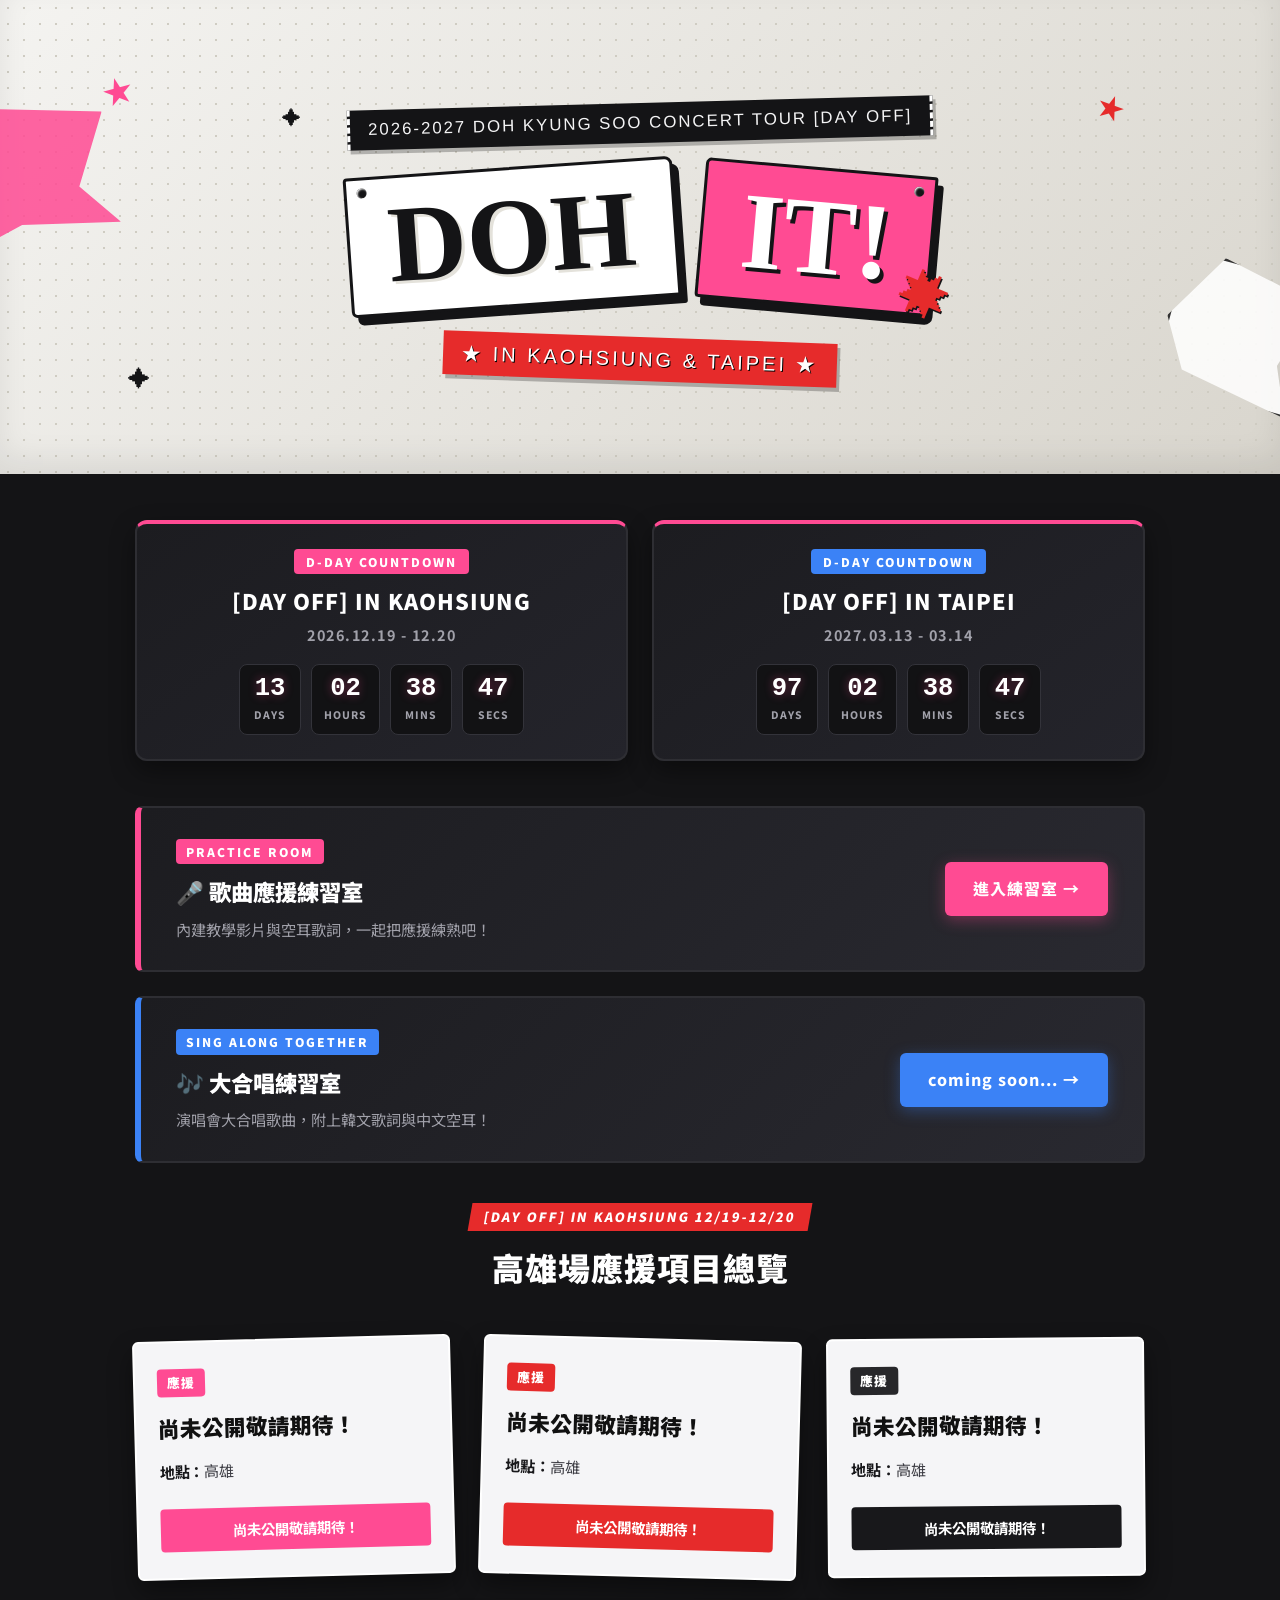
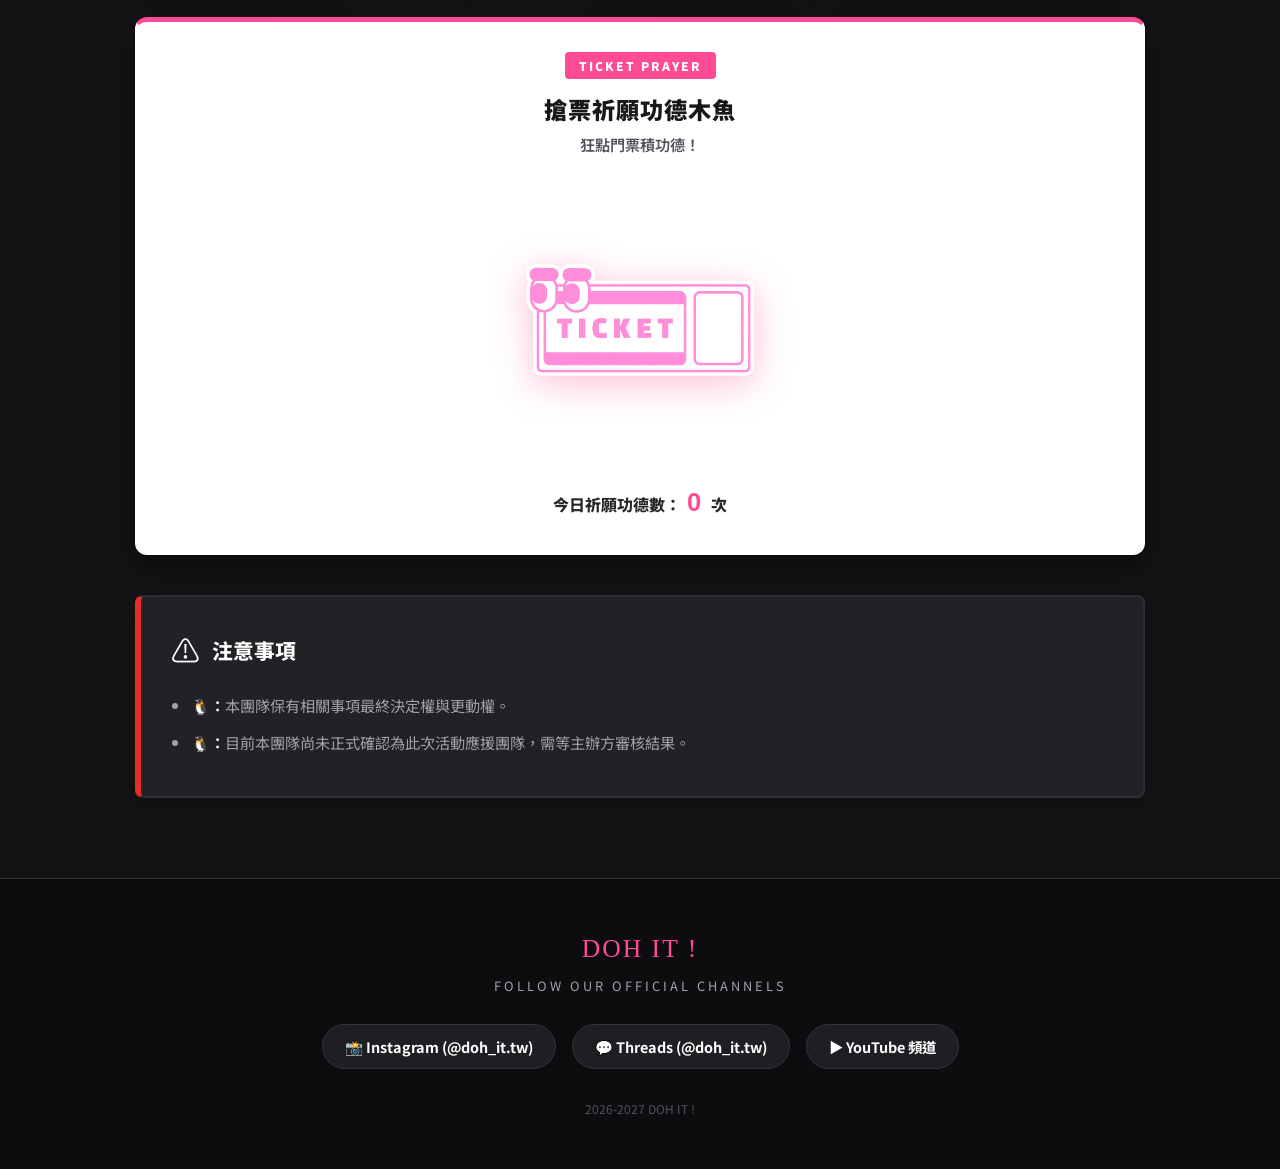
==== commit b2d2bd80: "web" ====
--- a/index.html
+++ b/index.html
@@ -21,9 +21,8 @@
 </head>
 <body>
 
-  <!-- 主視覺橫幅：手作撕紙拼貼龐克風 (Zine Scrapbook Style) -->
+    <!-- 主視覺橫幅：手作撕紙拼貼龐克風 (Zine Scrapbook Style) -->
     <header class="hero">
-        <!-- 手撕剪紙裝飾芒星與手繪元素 -->
         <div class="deco-star deco-star-1">★</div>
         <div class="deco-star deco-star-2">✦</div>
         <div class="deco-star deco-star-3">★</div>
@@ -32,12 +31,10 @@
         <div class="deco-burst burst-right"></div>
 
         <div class="hero-scrapbook-stage">
-            <!-- 頂部紙膠帶標籤 -->
             <div class="tape-badge top-tape">
                 <span class="tape-text">2026-2027 DOH KYUNG SOO CONCERT TOUR [DAY OFF]</span>
             </div>
 
-            <!-- 主標題：手撕剪紙色塊字體 -->
             <div class="scrapbook-title">
                 <div class="cutout-letter-box box-doh">
                     <span class="paper-pin pin-left"></span>
@@ -50,13 +47,15 @@
                 </div>
             </div>
 
-            <!-- 底部斜貼巡演地點紙膠帶 -->
             <div class="tape-badge bottom-tape">
                 <span class="tape-text">★ IN KAOHSIUNG & TAIPEI ★</span>
             </div>
         </div>
     </header>
         
+    <!-- 主內容區容器 -->
+    <main class="container">
+
         <!-- 倒數計時器 -->
         <section class="countdown-section">
             <div class="countdown-card">
@@ -93,12 +92,13 @@
             </div>
             <a href="cheer.html" class="cheer-banner-btn">進入練習室 →</a>
         </section>
-        <!-- 🎶 全場大合唱教學 -->
+
+        <!-- 全場大合唱教學 -->
         <section class="cheer-banner-card sing-banner-card">
             <div class="cheer-banner-content">
                 <div class="cheer-banner-badge badge-blue">SING ALONG TOGETHER</div>
                 <h3>🎶 大合唱練習室</h3>
-                <p>演唱會大合唱歌曲，附上歌韓文歌詞與中文空耳！</p>
+                <p>演唱會大合唱歌曲，附上韓文歌詞與中文空耳！</p>
             </div>
             <a href="sing.html" class="cheer-banner-btn btn-blue">coming soon... →</a>
         </section>
@@ -140,7 +140,6 @@
                 <h3 class="muyu-title">搶票祈願功德木魚</h3>
                 <p class="muyu-desc">狂點門票積功德！</p>
                 
-                <!-- 票券互動本體 -->
                 <div class="muyu-wrapper" onclick="knockMuyu(event)">
                     <img src="ticket.webp" alt="搶票木魚票券" id="muyu-img" class="muyu-image" onerror="this.src='data:image/svg+xml;utf8,<svg xmlns=\'http://www.w3.org/2000/svg\' viewBox=\'0 0 100 100\'><text y=\'75\' font-size=\'80\'>🎟️</text></svg>'">
                 </div>
@@ -171,17 +170,12 @@
         <p class="footer-sub">FOLLOW OUR OFFICIAL CHANNELS</p>
         
         <div class="social-links">
-            <!-- Instagram -->
             <a href="https://www.instagram.com/doh_it.tw" target="_blank" rel="noopener noreferrer" class="social-btn btn-ig">
                 📸 Instagram (@doh_it.tw)
             </a>
-            
-            <!-- Threads -->
             <a href="https://www.threads.net/@doh_it.tw" target="_blank" rel="noopener noreferrer" class="social-btn btn-threads">
                 💬 Threads (@doh_it.tw)
             </a>
-            
-            <!-- YouTube -->
             <a href="https://youtube.com/channel/UCoHX_jn0b-IU7cwLN__FYsg" target="_blank" rel="noopener noreferrer" class="social-btn btn-yt">
                 ▶️ YouTube 頻道
             </a>
@@ -192,7 +186,7 @@
 
     <!-- 雙場次即時倒數 + 功德木魚點擊特效 -->
     <script>
- // 1. 巡演雙場次動態倒數計時器
+        // 1. 巡演雙場次動態倒數計時器
         function updateCountdowns() {
             const now = new Date().getTime();
 
@@ -240,6 +234,7 @@
             '一發入魂',
         ];
 
+        function knockMuyu(e) {
             muyuCount++;
             document.getElementById('muyu-count').textContent = muyuCount;
             localStorage.setItem('dohit_muyu_count', muyuCount);
@@ -258,7 +253,7 @@
             const rect = wrapper.getBoundingClientRect();
             
             const x = (e.clientX ? e.clientX - rect.left : rect.width / 2) + (Math.random() * 40 - 20);
-            const y = (e.clientY ? e.clientY - rect.top : rect.height / 2) - 10;
+            const y = (e.clientY ? e.clientY - rect.top : 20) - 10;
 
             floatText.style.left = `${x}px`;
             floatText.style.top = `${y}px`;
--- a/style.css
+++ b/style.css
@@ -1,12 +1,12 @@
-/* 1. 全局重設與調色盤 (深灰底 + 亮粉 + 亮紅剪貼風)*/
+/* 1. 全局 */
 :root {
-    --bg-dark: #141416;         /* 極深灰背景 */
-    --bg-card: #222226;         /* 卡片深灰底色 */
-    --bg-card-light: #f5f5f7;   /* 亮白灰剪紙色 */
-    --text-light: #ffffff;      /* 白色文字 */
-    --text-muted: #a1a1aa;      /* 灰階文字 */
-    --brand-pink: #ff4b93;      /* 剪貼亮粉色 */
-    --brand-red: #e62b2b;       /* 亮紅色 */
+    --bg-dark: #141416;        
+    --bg-card: #222226;         
+    --bg-card-light: #f5f5f7; 
+    --text-light: #ffffff;     
+    --text-muted: #a1a1aa;      
+    --brand-pink: #ff4b93;   
+    --brand-red: #e62b2b;    
     --border-dark: #2e2e33;
 }
 
@@ -24,12 +24,9 @@
     overflow-x: hidden;
 }
 
-/* ============================================================
-   2. 首頁主視覺橫幅：極致手撕紙質拼貼風 (Zine Scrapbook Hero)
-   ============================================================ */
+/* 2. 首頁主視覺橫幅 */
 .hero {
     position: relative;
-    /* 淺灰紙質噪點質感背景 */
     background-color: #e4e2db;
     background-image: 
         radial-gradient(#cfccc2 1px, transparent 1px),
@@ -56,7 +53,7 @@
     gap: 15px;
 }
 
-/* 頂部與底部紙膠帶標籤 (Washi Tape) */
+/* 頂部與底部紙膠帶標籤*/
 .tape-badge {
     display: inline-block;
     background: #141416;
@@ -93,7 +90,7 @@
     text-shadow: 1px 1px 0px #000;
 }
 
-/* 主標題容器：交錯排列手撕剪紙卡片 */
+/* 主標題容器 */
 .scrapbook-title {
     display: flex;
     justify-content: center;
@@ -102,7 +99,7 @@
     margin: 10px 0;
 }
 
-/* 剪紙字體色塊外盒 (Cutout Letter Box) */
+/* 剪紙字體色塊外盒 */
 .cutout-letter-box {
     position: relative;
     padding: clamp(10px, 2.5vw, 18px) clamp(22px, 4vw, 38px);
@@ -115,21 +112,21 @@
     transform: scale(1.05) translateY(-4px) !important;
 }
 
-/* DOH 撕紙色塊：微黃白剪紙 + 微左旋轉 */
+/* 撕紙色塊 */
 .box-doh {
     background: #ffffff;
     transform: rotate(-4deg);
     border-radius: 4px 8px 3px 6px;
 }
 
-/* IT! 撕紙色塊：熱粉紅底色 + 微右旋轉 */
+/* 撕紙色塊 */
 .box-it {
     background: var(--brand-pink);
     transform: rotate(5deg);
     border-radius: 6px 3px 8px 4px;
 }
 
-/* 字體本身：粗獷手寫 + 飽滿陰影 */
+/* 字體 */
 .cutout-word {
     font-family: 'Permanent Marker', cursive;
     font-size: clamp(3.8rem, 12vw, 6.8rem);
@@ -149,7 +146,7 @@
     text-shadow: 4px 4px 0px #141416;
 }
 
-/* 固定紙片的小圖釘 / 貼紙細節 */
+/* 固定紙片細節 */
 .paper-pin {
     position: absolute;
     width: 10px;
@@ -162,7 +159,7 @@
 .pin-left { left: 10px; }
 .pin-right { right: 10px; }
 
-/* IT! 旁邊的爆炸粉芒星 */
+/* 爆炸星 */
 .hand-drawn-sparkle {
     position: absolute;
     right: -24px;
@@ -175,9 +172,7 @@
     pointer-events: none;
 }
 
-/* ============================================================
-   3. 手繪背景裝飾 (Deco Elements)
-   ============================================================ */
+/* 3. 手繪背景裝飾 */
 .deco-star {
     position: absolute;
     user-select: none;
@@ -220,7 +215,7 @@
     animation-delay: 0.4s;
 }
 
-/* 背景兩側的手撕剪紙塊剪影 (Paper Bursts) */
+/* 手撕剪紙塊剪影 */
 .deco-burst {
     position: absolute;
     width: 140px;
@@ -258,7 +253,7 @@
     100% { transform: scale(1) rotate(360deg); }
 }
 
-/* 3. 手繪小星星裝飾 (Paper Stars) - 電腦版預設 */
+/* 3. 小星星 */
 .paper-star {
     position: absolute;
     user-select: none;
@@ -366,9 +361,7 @@
     letter-spacing: 1px;
 }
 
-/* ============================================================
-   5. 雙場次巡演倒數計時器 (Dual Tour Countdown)
-   ============================================================ */
+/* 5. 雙場次巡演倒數計時器 (Dual Tour Countdown) */
 .countdown-section {
     display: grid;
     grid-template-columns: repeat(auto-fit, minmax(300px, 1fr));
@@ -458,7 +451,7 @@
     margin-top: 4px;
 }
 
-/* 6. 搶票木魚/票券祈願區塊 (全裝置自適應置中版) */
+/* 6. 搶票木魚/票券祈願區塊 */
 .muyu-section {
     width: 100%;
     margin-bottom: 40px;
@@ -599,7 +592,7 @@
     }
 }
 
-/*7. 滿版長方形：歌曲應援 & 大合唱練習入口橫幅*/
+/*7. 歌曲應援 大合唱練習入口橫幅*/
 .cheer-banner-card {
     width: 100%;
     background: linear-gradient(135deg, #1c1c20 0%, #292930 100%);
@@ -671,7 +664,7 @@
     box-shadow: 0 6px 20px rgba(255, 75, 147, 0.5);
 }
 
-/* 大合唱專用樣式微調 */
+/* 大合唱專用 */
 .sing-banner-card {
     border-left: 6px solid #3b82f6;
     margin-bottom: 40px;
@@ -691,7 +684,7 @@
     box-shadow: 0 6px 20px rgba(59, 130, 246, 0.5);
 }
 
-/* 8. 剪貼卡片排版 (Card Grid) */
+/* 8. 剪貼卡片排版 */
 .card-grid {
     display: grid;
     grid-template-columns: repeat(auto-fit, minmax(280px, 1fr));
@@ -772,7 +765,7 @@
 .btn-dark { background: #18181b; color: #fff; }
 .card-btn:hover { opacity: 0.9; }
 
-/* 9. 注意事項區塊 (Notice Section)*/
+/* 9. 注意事項區 */
 .notice-card {
     background-color: var(--bg-card);
     border: 2px solid var(--border-dark);
@@ -814,9 +807,7 @@
     color: #f4f4f5;
 }
 
-/* ============================================================
-   10. 頁尾社群專區 (Footer Social Buttons)
-   ============================================================ */
+/* 10. 頁尾社群專區 (Footer Social Buttons)*/
 footer {
     margin-top: 80px;
     background-color: #0d0d0f;
@@ -889,7 +880,7 @@
     color: #52525b;
 }
 
-/* 11. 歌曲應援/大合唱練習頁專用樣式 (Practice Room Styles) */
+/* 11. 歌曲應援/大合唱練習頁 */
 .song-page-body {
     background-color: #121214;
     color: #ffffff;
@@ -969,6 +960,17 @@
     box-shadow: 0 0 12px rgba(255, 75, 147, 0.4);
     transform: scale(1.03);
 }
+.song-tab-divider {
+    color: var(--brand-pink, #ff4b93);
+    font-family: 'Permanent Marker', sans-serif;
+    font-size: 0.85rem;
+    letter-spacing: 1.5px;
+    display: inline-flex;
+    align-items: center;
+    padding: 0 8px;
+    user-select: none;
+    opacity: 0.85;
+}
 
 .song-header {
     text-align: center;
@@ -1122,7 +1124,7 @@
     transform: translateY(-2px);
 }
 
-/* 12. 響應式排版 (Responsive Media Queries) */
+/* 12. 響應式排版 */
 @media (max-width: 768px) {
     .hero {
         min-height: 380px;
@@ -1138,9 +1140,9 @@
     .box-it { transform: rotate(3deg); }
 
     .deco-star-1 { top: 6%; left: 4%; font-size: 1.3rem; }
-    .deco-star-2 { display: none; } /* 手機版隱藏避免太雜亂 */
+    .deco-star-2 { display: none; } 
     .deco-star-3 { top: 8%; right: 5%; font-size: 1.3rem; }
     .deco-star-4 { bottom: 6%; left: 6%; font-size: 1.1rem; }
     
-    .deco-burst { display: none; } /* 隱藏兩側突起剪紙，留給中間乾淨舞台 */
+    .deco-burst { display: none; } 
 }
